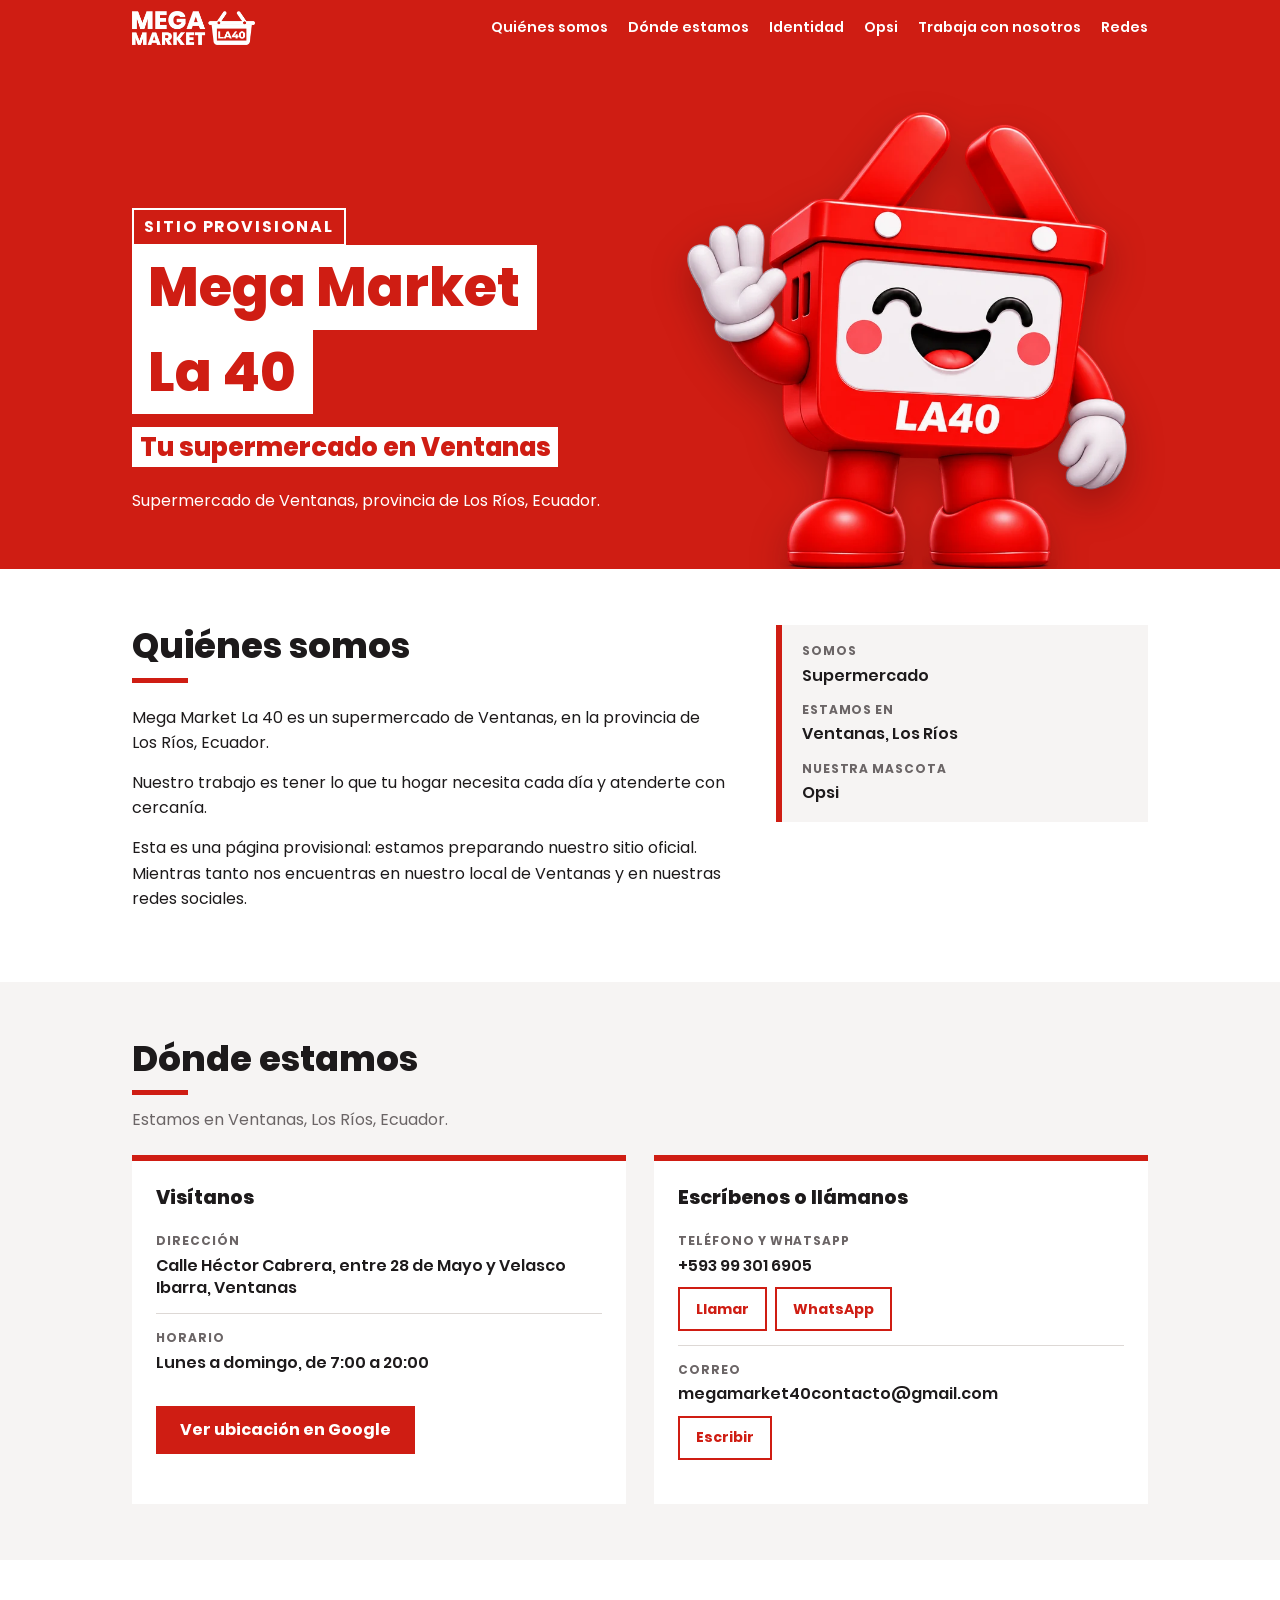
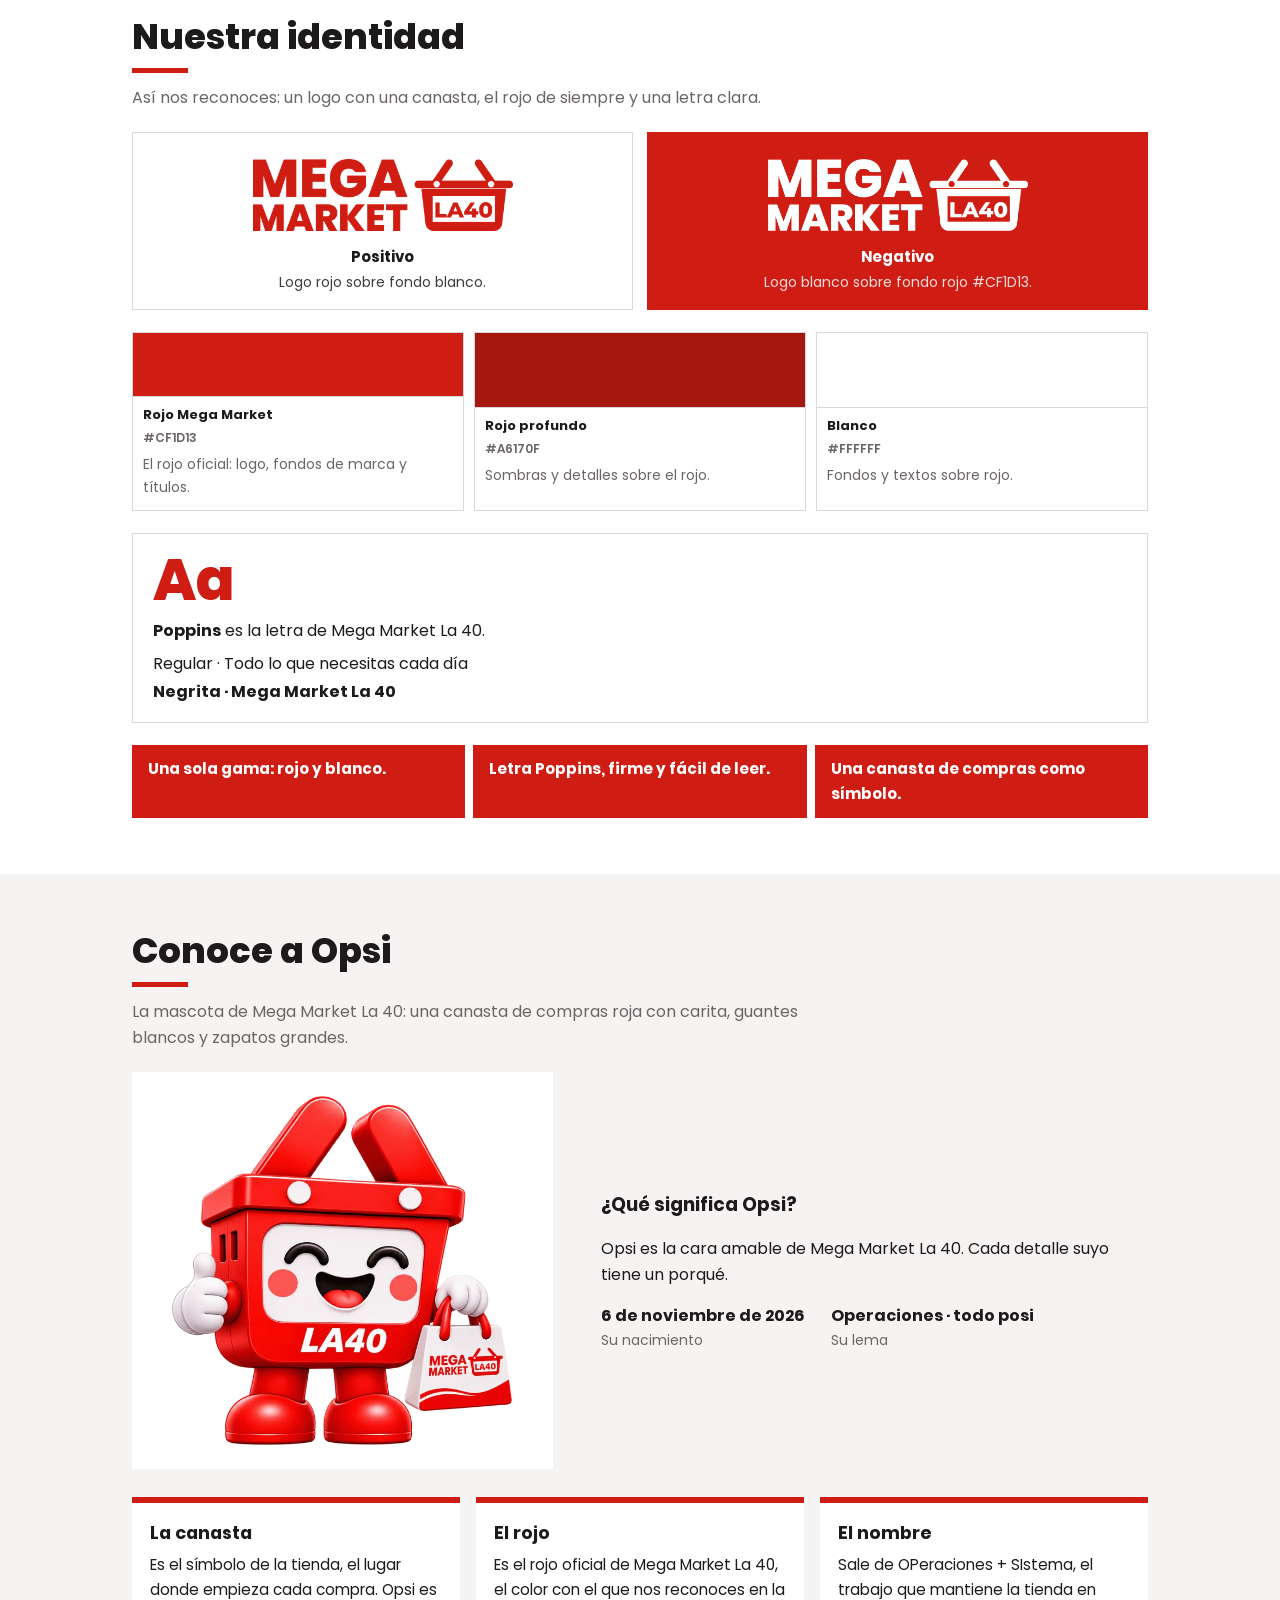
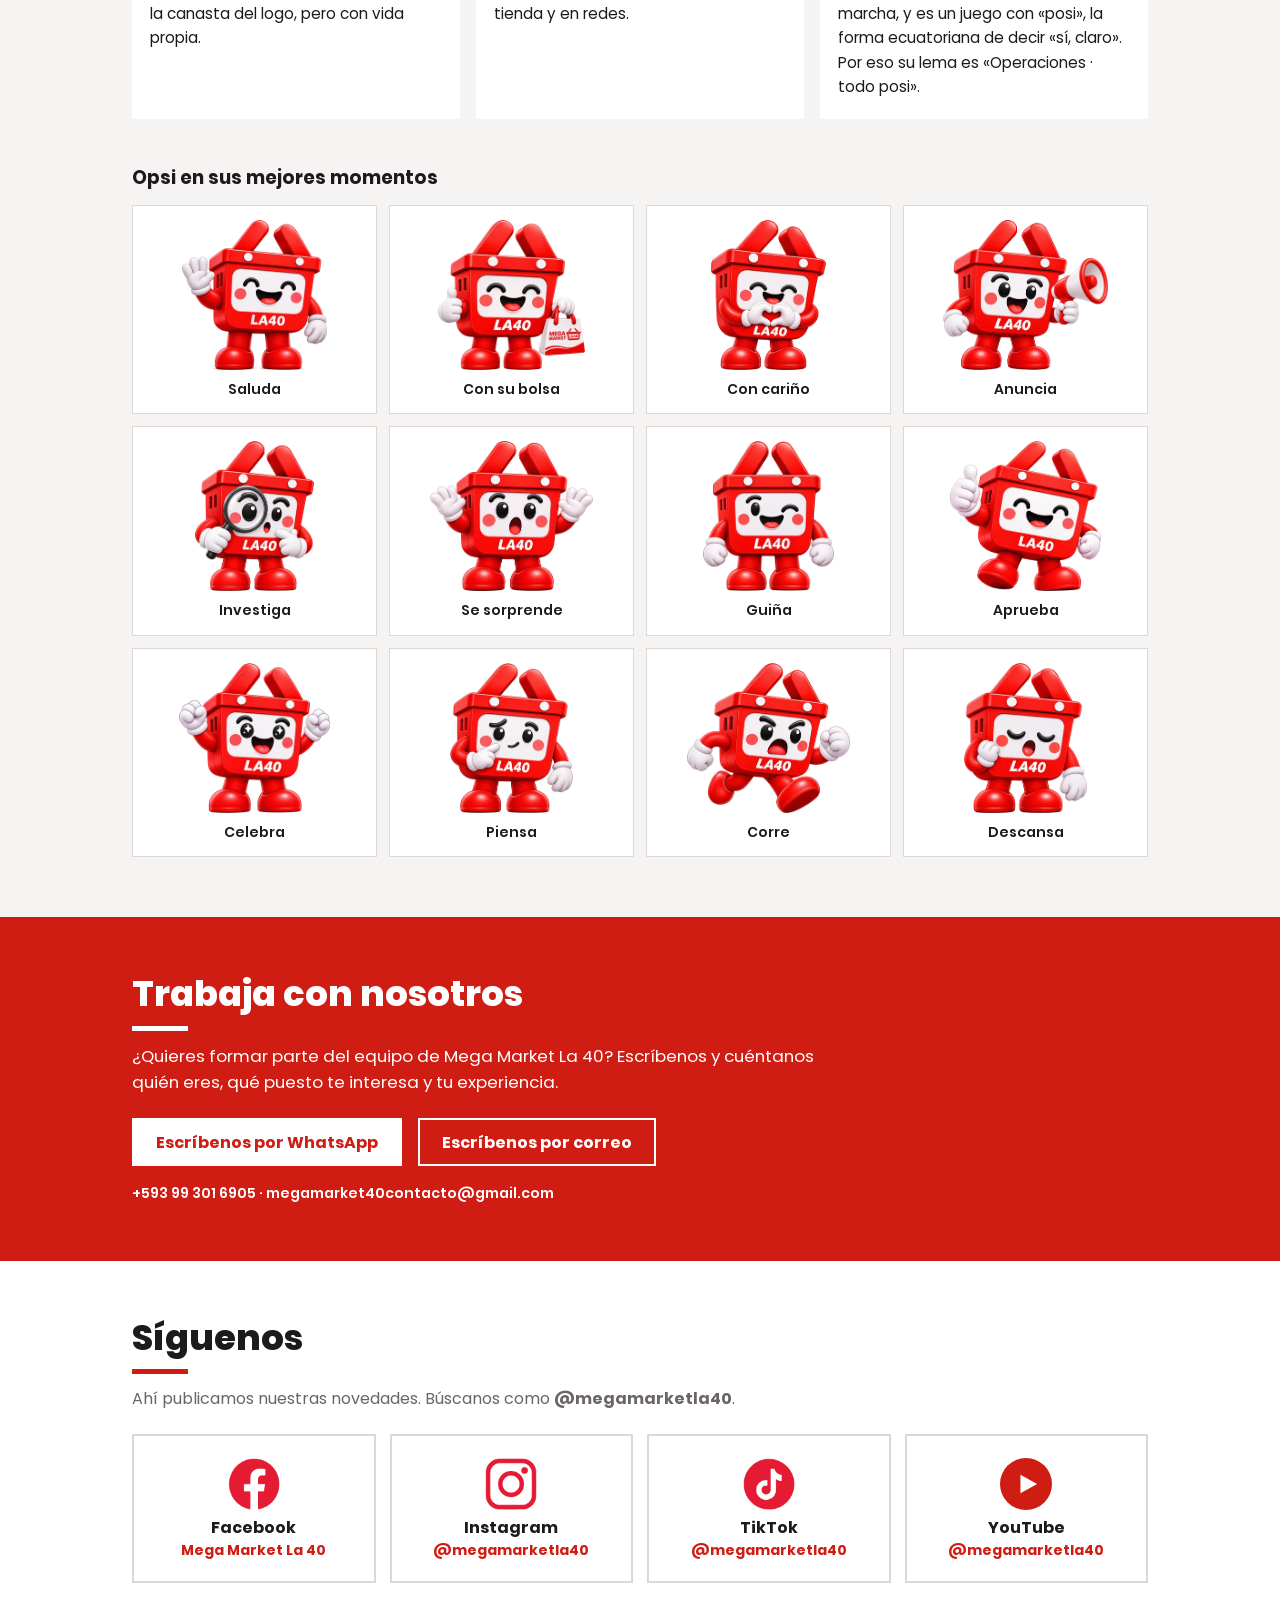
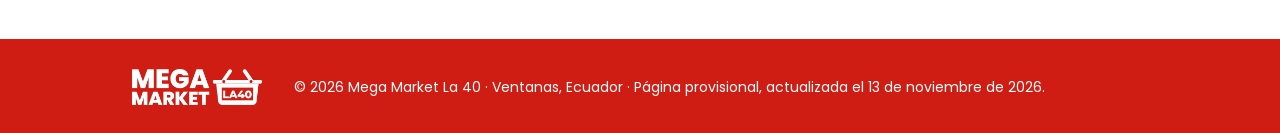
==== index.html @ 325eb966 "Actualiza la página provisional (2026-11-13)" ====
<!doctype html>
<html lang="es"><head><meta charset="utf-8"><meta name="viewport" content="width=device-width,initial-scale=1">
<title>Mega Market La 40 · Supermercado en Ventanas</title><meta name="description" content="Mega Market La 40, supermercado de Ventanas, Los Ríos, Ecuador. Conoce quiénes somos, dónde estamos, nuestra identidad y a Opsi, nuestra mascota.">
<meta name="theme-color" content="#CF1D13"><link rel="icon" href="favicon.ico"><link rel="apple-touch-icon" href="assets/icono-192.png">
<meta property="og:type" content="website"><meta property="og:locale" content="es_EC"><meta property="og:site_name" content="Mega Market La 40"><meta property="og:title" content="Mega Market La 40 · Supermercado en Ventanas"><meta property="og:description" content="Mega Market La 40, supermercado de Ventanas, Los Ríos, Ecuador. Conoce quiénes somos, dónde estamos, nuestra identidad y a Opsi, nuestra mascota."><meta property="og:url" content="https://megamarketla40.github.io/"><meta property="og:image" content="https://megamarketla40.github.io/assets/og.jpg">
<link rel="stylesheet" href="estilo.css"></head><body class="con-barra">
<header class="top"><div class="dentro"><a class="logo" href="#top" aria-label="Mega Market La 40, inicio"><img src="assets/logos/logo-blanco.png" alt="Mega Market La 40"></a><nav class="menu" aria-label="Secciones"><a href="#quienes-somos">Quiénes somos</a><a href="#donde-estamos">Dónde estamos</a><a href="#identidad">Identidad</a><a href="#mascota">Opsi</a><a href="#trabaja-con-nosotros">Trabaja con nosotros</a><a href="#redes">Redes</a></nav></div></header>
<main id="top"><section class="portada" aria-labelledby="t-portada"><div class="dentro">
  <div class="texto"><p class="sello">Sitio provisional</p>
    <h1 id="t-portada"><span class="caja">Mega Market La&nbsp;40</span></h1>
    <h2><span class="caja">Tu supermercado en Ventanas</span></h2>
    <p>Supermercado de Ventanas, provincia de Los Ríos, Ecuador.</p>
  </div>
  <div class="figura"><img src="assets/opsi/portada.webp" alt="Opsi, la mascota de Mega Market La&nbsp;40, saludando"></div>
</div></section><section class="bloque" id="quienes-somos" aria-labelledby="t-quienes"><div class="dentro dos">
  <div class="texto-largo"><h2 class="titulo" id="t-quienes">Quiénes somos</h2><div class="bajada"></div><p>Mega Market La&nbsp;40 es un supermercado de Ventanas, en la provincia de Los Ríos, Ecuador.</p><p>Nuestro trabajo es tener lo que tu hogar necesita cada día y atenderte con cercanía.</p><p>Esta es una página provisional: estamos preparando nuestro sitio oficial. Mientras tanto nos encuentras en nuestro local de Ventanas y en nuestras redes sociales.</p></div>
  <aside class="ficha" aria-label="Datos rápidos"><dl>
    <div><dt>Somos</dt><dd>Supermercado</dd></div>
    <div><dt>Estamos en</dt><dd>Ventanas, Los Ríos</dd></div>
    <div><dt>Nuestra mascota</dt><dd>Opsi</dd></div>
  </dl></aside>
</div></section><section class="bloque gris" id="donde-estamos" aria-labelledby="t-donde"><div class="dentro">
  <h2 class="titulo" id="t-donde">Dónde estamos</h2><div class="bajada">Estamos en Ventanas, Los Ríos, Ecuador.</div>
  <div class="tarjetas"><article class="tarjeta"><h3>Visítanos</h3><dl><div class="fila"><dt>Dirección</dt><dd><span class="valor">Calle Héctor Cabrera, entre 28 de Mayo y Velasco Ibarra, Ventanas</span></dd></div><div class="fila"><dt>Horario</dt><dd><span class="valor">Lunes a domingo, de 7:00 a 20:00</span></dd></div></dl><a class="boton" href="https://share.google/Dca0jXQrYAvrvPJgM" target="_blank" rel="noopener">Ver ubicación en Google</a></article><article class="tarjeta"><h3>Escríbenos o llámanos</h3><dl><div class="fila"><dt>Teléfono y WhatsApp</dt><dd><span class="valor">+593 99 301 6905</span><span class="mini-acciones"><a class="mini" href="tel:+593993016905">Llamar</a><a class="mini" href="https://wa.me/593993016905" target="_blank" rel="noopener">WhatsApp</a></span></dd></div><div class="fila"><dt>Correo</dt><dd><span class="valor">megamarket40contacto@gmail.com</span><span class="mini-acciones"><a class="mini" href="mailto:megamarket40contacto@gmail.com">Escribir</a></span></dd></div></dl></article></div>
</div></section><section class="bloque" id="identidad" aria-labelledby="t-identidad"><div class="dentro">
  <h2 class="titulo" id="t-identidad">Nuestra identidad</h2><div class="bajada">Así nos reconoces: un logo con una canasta, el rojo de siempre y una letra clara.</div>
  <div class="logos"><figure class="logo-ficha"><img src="assets/logos/logo-rojo.png" alt="Logo de Mega Market La&nbsp;40 (positivo)"><figcaption><b>Positivo</b><span>Logo rojo sobre fondo blanco.</span></figcaption></figure><figure class="logo-ficha negativo"><img src="assets/logos/logo-blanco.png" alt="Logo de Mega Market La&nbsp;40 (negativo)"><figcaption><b>Negativo</b><span>Logo blanco sobre fondo rojo #CF1D13.</span></figcaption></figure></div>
  <div class="colores"><div class="color"><i class="c-rojo"></i><div><b>Rojo Mega Market</b><code>#CF1D13</code><p>El rojo oficial: logo, fondos de marca y títulos.</p></div></div><div class="color"><i class="c-osc"></i><div><b>Rojo profundo</b><code>#A6170F</code><p>Sombras y detalles sobre el rojo.</p></div></div><div class="color"><i class="c-blanco"></i><div><b>Blanco</b><code>#FFFFFF</code><p>Fondos y textos sobre rojo.</p></div></div></div>
  <div class="tipo"><div class="aa" aria-hidden="true">Aa</div><p><b>Poppins</b> es la letra de Mega Market La&nbsp;40.</p>
    <div class="pesos"><span>Regular · Todo lo que necesitas cada día</span><b>Negrita · Mega Market La&nbsp;40</b></div></div>
  <ul class="pilares"><li>Una sola gama: rojo y blanco.</li><li>Letra Poppins, firme y fácil de leer.</li><li>Una canasta de compras como símbolo.</li></ul>
</div></section><section class="bloque gris" id="mascota" aria-labelledby="t-opsi"><div class="dentro">
  <h2 class="titulo" id="t-opsi">Conoce a Opsi</h2><div class="bajada">La mascota de Mega Market La&nbsp;40: una canasta de compras roja con carita, guantes blancos y zapatos grandes.</div>
  <div class="opsi-presenta">
    <div class="marco"><img src="assets/opsi/presentacion.webp" alt="Opsi con una bolsa de Mega Market La&nbsp;40" loading="lazy"></div>
    <div><h3 class="pregunta">¿Qué significa Opsi?</h3>
      <p>Opsi es la cara amable de Mega Market La&nbsp;40. Cada detalle suyo tiene un porqué.</p>
      <ul class="datos-opsi"><li><b>6 de noviembre de 2026</b>Su nacimiento</li><li><b>Operaciones · todo posi</b>Su lema</li></ul></div>
  </div>
  <div class="carrusel significados"><article class="significado"><h3>La canasta</h3><p>Es el símbolo de la tienda, el lugar donde empieza cada compra. Opsi es la canasta del logo, pero con vida propia.</p></article><article class="significado"><h3>El rojo</h3><p>Es el rojo oficial de Mega Market La&nbsp;40, el color con el que nos reconoces en la tienda y en redes.</p></article><article class="significado"><h3>El nombre</h3><p>Sale de OPeraciones + SIstema, el trabajo que mantiene la tienda en marcha, y es un juego con «posi», la forma ecuatoriana de decir «sí, claro». Por eso su lema es «Operaciones · todo posi».</p></article></div>
  <div class="galeria-cabecera"><h3 class="galeria-titulo">Opsi en sus mejores momentos</h3><span class="desliza" aria-hidden="true">Desliza →</span></div>
  <ul class="carrusel galeria"><li><img src="assets/opsi/opsi-saludando.webp" alt="Opsi: saluda" loading="lazy"><span>Saluda</span></li><li><img src="assets/opsi/opsi-con-bolsa.webp" alt="Opsi: con su bolsa" loading="lazy"><span>Con su bolsa</span></li><li><img src="assets/opsi/opsi-corazon.webp" alt="Opsi: con cariño" loading="lazy"><span>Con cariño</span></li><li><img src="assets/opsi/opsi-megafono.webp" alt="Opsi: anuncia" loading="lazy"><span>Anuncia</span></li><li><img src="assets/opsi/opsi-detective.webp" alt="Opsi: investiga" loading="lazy"><span>Investiga</span></li><li><img src="assets/opsi/opsi-sorprendida.webp" alt="Opsi: se sorprende" loading="lazy"><span>Se sorprende</span></li><li><img src="assets/opsi/opsi-guino.webp" alt="Opsi: guiña" loading="lazy"><span>Guiña</span></li><li><img src="assets/opsi/opsi-pulgar-arriba.webp" alt="Opsi: aprueba" loading="lazy"><span>Aprueba</span></li><li><img src="assets/opsi/opsi-sonriente.webp" alt="Opsi: celebra" loading="lazy"><span>Celebra</span></li><li><img src="assets/opsi/opsi-pensativa.webp" alt="Opsi: piensa" loading="lazy"><span>Piensa</span></li><li><img src="assets/opsi/opsi-corriendo.webp" alt="Opsi: corre" loading="lazy"><span>Corre</span></li><li><img src="assets/opsi/opsi-dormida.webp" alt="Opsi: descansa" loading="lazy"><span>Descansa</span></li></ul>
</div></section><section class="bloque rojo" id="trabaja-con-nosotros" aria-labelledby="t-empleo"><div class="dentro">
  <h2 class="titulo" id="t-empleo">Trabaja con nosotros</h2>
  <p class="bajada">¿Quieres formar parte del equipo de Mega Market La&nbsp;40? Escríbenos y cuéntanos quién eres, qué puesto te interesa y tu experiencia.</p>
  <div class="acciones"><a class="boton blanco" href="https://wa.me/593993016905?text=Hola%2C%20quiero%20trabajar%20con%20Mega%20Market%20La%2040.%20Mi%20nombre%20es%20" target="_blank" rel="noopener">Escríbenos por WhatsApp</a><a class="boton contorno" href="mailto:megamarket40contacto@gmail.com?subject=Quiero%20trabajar%20con%20Mega%20Market%20La%2040">Escríbenos por correo</a></div>
  <p class="medios">+593 99 301 6905 · megamarket40contacto@gmail.com</p>
</div></section><section class="bloque" id="redes" aria-labelledby="t-redes"><div class="dentro">
  <h2 class="titulo" id="t-redes">Síguenos</h2><div class="bajada">Ahí publicamos nuestras novedades. Búscanos como <b>@megamarketla40</b>.</div>
  <ul class="redes"><li class="red"><a href="https://www.facebook.com/megamarketla40" target="_blank" rel="noopener"><img src="assets/redes/facebook.png" alt=""><div><b>Facebook</b><span>Mega Market La&nbsp;40</span></div></a></li><li class="red"><a href="https://www.instagram.com/megamarketla40/" target="_blank" rel="noopener"><img src="assets/redes/instagram.png" alt=""><div><b>Instagram</b><span>@megamarketla40</span></div></a></li><li class="red"><a href="https://www.tiktok.com/@megamarketla40" target="_blank" rel="noopener"><img src="assets/redes/tiktok.png" alt=""><div><b>TikTok</b><span>@megamarketla40</span></div></a></li><li class="red"><a href="https://www.youtube.com/@megamarketla40" target="_blank" rel="noopener"><svg viewBox="0 0 56 56" role="img" aria-label="YouTube"><circle class="yt-fondo" cx="28" cy="28" r="28"/><path class="yt-signo" d="M22 18l18 10-18 10z"/></svg><div><b>YouTube</b><span>@megamarketla40</span></div></a></li></ul>
</div></section></main>
<footer class="pie"><div class="dentro"><img src="assets/logos/logo-blanco.png" alt="Mega Market La 40"><p>© 2026 Mega Market La 40 · Ventanas, Ecuador · Página provisional, actualizada el 13 de noviembre de 2026.</p></div></footer>
<nav class="barra-rapida" aria-label="Acciones rápidas"><a href="tel:+593993016905">Llamar</a><a class="principal" href="https://wa.me/593993016905" target="_blank" rel="noopener">WhatsApp</a><a href="https://share.google/Dca0jXQrYAvrvPJgM" target="_blank" rel="noopener">Ubicación</a></nav>
</body></html>
---- estilo.css ----
/* Mega Market La 40 · página provisional. Identidad: rojo único #CF1D13, Poppins, bordes rectos, titulares en cajas blancas (como las publicaciones de la marca).
   Solo variables de color; sin estilos en línea. PRIMERO PARA TELÉFONO (320–430 px): menú de una fila deslizable y fijo arriba, barra de acciones fija abajo
   (Llamar · WhatsApp · Ubicación), carruseles deslizables en vez de columnas largas, botones de al menos 44 px. Escritorio desde 860 px. */
@font-face { font-family: "Poppins"; font-weight: 400; font-style: normal; font-display: swap; src: url("assets/fuentes/Poppins-Regular.ttf") format("truetype"); }
@font-face { font-family: "Poppins"; font-weight: 600; font-style: normal; font-display: swap; src: url("assets/fuentes/Poppins-SemiBold.ttf") format("truetype"); }
@font-face { font-family: "Poppins"; font-weight: 700; font-style: normal; font-display: swap; src: url("assets/fuentes/Poppins-Bold.ttf") format("truetype"); }
@font-face { font-family: "Poppins"; font-weight: 800; font-style: normal; font-display: swap; src: url("assets/fuentes/Poppins-ExtraBold.ttf") format("truetype"); }

:root {
  --rojo: #CF1D13;
  --rojo-osc: #A6170F;
  --blanco: #FFFFFF;
  --texto: #1d1a1b;
  --texto-2: #6b6566;
  --linea: #ddd8d5;
  --superficie: #f6f4f3;
  --velo: rgba(255, 255, 255, .32);
  --sombra: rgba(74, 5, 9, .35);
  --sombra-barra: rgba(29, 26, 27, .14);
  --mascara: #000;          /* solo para el difuminado del menú: el color no se ve, solo cuenta su transparencia */
  --ancho: 1080px;
  --alto-logo: 56px;      /* fila del logo en el teléfono (el menú se queda fijo cuando esta fila sube) */
  --alto-menu: 48px;      /* fila del menú en el teléfono */
  --alto-barra: 64px;     /* barra de acciones de abajo en el teléfono */
}
*, *::before, *::after { box-sizing: border-box; }
html { scroll-behavior: smooth; -webkit-text-size-adjust: 100%; scroll-padding-top: calc(var(--alto-menu) + 8px); }
body { margin: 0; font-family: "Poppins", system-ui, "Segoe UI", Arial, sans-serif; color: var(--texto); background: var(--blanco); line-height: 1.6; font-size: 16px; overflow-wrap: break-word; }
body.con-barra { padding-bottom: calc(var(--alto-barra) + env(safe-area-inset-bottom)); }
img { max-width: 100%; height: auto; display: block; }
a { color: var(--rojo); }
.dentro { width: 100%; max-width: var(--ancho); margin: 0 auto; padding: 0 20px; }
.solo-lectores { position: absolute; width: 1px; height: 1px; overflow: hidden; clip: rect(0 0 0 0); white-space: nowrap; }

/* ---- Cabecera: en el teléfono la fila del logo sube con el desplazamiento y el menú (una sola fila deslizable) queda fijo arriba ---- */
.top { background: var(--rojo); color: var(--blanco); position: sticky; top: calc(var(--alto-logo) * -1); z-index: 30; }
.top .dentro { padding-top: 0; padding-bottom: 0; }
.top .logo { display: flex; align-items: center; height: var(--alto-logo); }
.top .logo img { height: 34px; width: auto; }
.menu { display: flex; overflow-x: auto; scroll-snap-type: x proximity; scrollbar-width: none; -webkit-overflow-scrolling: touch; margin: 0 -20px; padding: 0 8px; border-top: 1px solid var(--velo);
  -webkit-mask-image: linear-gradient(to right, var(--mascara) calc(100% - 36px), transparent); mask-image: linear-gradient(to right, var(--mascara) calc(100% - 36px), transparent); }
.menu::-webkit-scrollbar { display: none; }
.menu a { flex: none; scroll-snap-align: start; display: flex; align-items: center; height: var(--alto-menu); padding: 0 14px; color: var(--blanco); text-decoration: none; font-weight: 600; font-size: 15px; border-bottom: 3px solid transparent; }
.menu a:hover, .menu a:focus-visible { border-bottom-color: var(--blanco); outline: none; }

/* ---- Barra de acciones fija abajo (solo teléfono) ---- */
.barra-rapida { position: fixed; left: 0; right: 0; bottom: 0; z-index: 40; display: grid; grid-auto-flow: column; grid-auto-columns: 1fr; gap: 8px;
  padding: 8px 12px calc(8px + env(safe-area-inset-bottom)); background: var(--blanco); border-top: 1px solid var(--linea); box-shadow: 0 -6px 16px var(--sombra-barra); }
.barra-rapida a { display: flex; align-items: center; justify-content: center; min-height: 48px; padding: 0 6px; font-weight: 700; font-size: 15px; text-decoration: none; color: var(--rojo); background: var(--blanco); border: 2px solid var(--rojo); }
.barra-rapida a.principal { background: var(--rojo); color: var(--blanco); }
.barra-rapida a:active { background: var(--rojo); color: var(--blanco); }

/* ---- Portada ---- */
.portada { background: var(--rojo); color: var(--blanco); overflow: hidden; }
.portada .dentro { display: grid; gap: 4px; padding-top: 28px; padding-bottom: 0; align-items: end; }
.portada .texto { padding-bottom: 20px; }
.sello { display: inline-block; border: 2px solid var(--blanco); font-weight: 700; font-size: 12px; letter-spacing: .12em; text-transform: uppercase; padding: 4px 10px; margin: 0 0 16px; }
.caja { display: inline; background: var(--blanco); color: var(--rojo); font-weight: 800; padding: .08em .3em; -webkit-box-decoration-break: clone; box-decoration-break: clone; line-height: 1.55; }
.portada h1 { margin: 0 0 12px; font-size: clamp(2rem, 8.5vw, 3.4rem); line-height: 1.2; }
.portada h2 { margin: 0 0 18px; font-size: clamp(1.05rem, 4.4vw, 1.6rem); line-height: 1.7; }
.portada p { margin: 0; max-width: 34em; font-size: 1rem; }
.portada .figura { justify-self: center; }
.portada .figura img { width: min(74vw, 400px); filter: drop-shadow(0 16px 18px var(--sombra)); }

/* ---- Bloques ---- */
.bloque { padding: 44px 0; }
.bloque.gris { background: var(--superficie); }
.bloque h2.titulo { margin: 0 0 6px; font-size: clamp(1.55rem, 6vw, 2.2rem); font-weight: 800; line-height: 1.2; color: var(--texto); }
.bloque h2.titulo::after { content: ""; display: block; width: 56px; height: 5px; background: var(--rojo); margin-top: 10px; }
.bajada { margin: 12px 0 22px; color: var(--texto-2); max-width: 42em; }
.dos { display: grid; gap: 24px; }
.texto-largo p { margin: 0 0 14px; max-width: 40em; }
.ficha { background: var(--superficie); border-left: 6px solid var(--rojo); padding: 16px 20px; align-self: start; }
.gris .ficha { background: var(--blanco); }
.ficha dl { margin: 0; display: grid; gap: 12px; }
.ficha dt { font-size: 12px; font-weight: 700; letter-spacing: .08em; text-transform: uppercase; color: var(--texto-2); }
.ficha dd { margin: 2px 0 0; font-weight: 600; }

/* ---- Dónde estamos: dos tarjetas (Visítanos / Escríbenos o llámanos) ---- */
.tarjetas { display: grid; gap: 16px; }
.tarjeta { background: var(--blanco); border-top: 6px solid var(--rojo); padding: 20px 18px 24px; }
.tarjeta h3 { margin: 0 0 4px; font-size: 1.2rem; font-weight: 800; }
.tarjeta dl { margin: 0 0 4px; }
.fila { padding: 14px 0; border-bottom: 1px solid var(--linea); }
.fila:last-child { border-bottom: 0; }
.fila dt { font-size: 12px; font-weight: 700; letter-spacing: .08em; text-transform: uppercase; color: var(--texto-2); }
.fila dd { margin: 4px 0 0; }
.fila .valor { display: block; font-weight: 600; font-size: 1rem; line-height: 1.4; overflow-wrap: anywhere; }
.mini-acciones { display: flex; flex-wrap: wrap; gap: 8px; margin-top: 10px; }
.mini { display: inline-flex; align-items: center; min-height: 44px; border: 2px solid var(--rojo); color: var(--rojo); background: var(--blanco); text-decoration: none; font-weight: 700; font-size: 14px; padding: 0 16px; }
.mini:hover, .mini:focus-visible { background: var(--rojo); color: var(--blanco); outline: none; }
.tarjeta .boton { margin-top: 14px; }
.nota-ubicacion { margin: 0 0 20px; color: var(--texto-2); }
.boton { display: inline-flex; align-items: center; justify-content: center; min-height: 48px; background: var(--rojo); color: var(--blanco); text-decoration: none; font-weight: 700; padding: 0 22px; border: 2px solid var(--rojo); }
.boton:hover, .boton:focus-visible { background: var(--blanco); color: var(--rojo); outline: none; }

/* ---- Identidad ---- */
.logos { display: grid; gap: 14px; margin-bottom: 22px; }
.logo-ficha { margin: 0; padding: 26px 16px 14px; border: 1px solid var(--linea); background: var(--blanco); text-align: center; }
.logo-ficha.negativo { background: var(--rojo); border-color: var(--rojo); color: var(--blanco); }
.logo-ficha img { width: min(100%, 260px); margin: 0 auto 14px; }
.logo-ficha b { display: block; font-size: 15px; }
.logo-ficha span { font-size: 14px; opacity: .85; }
.colores { display: grid; grid-template-columns: repeat(3, 1fr); gap: 10px; margin-bottom: 22px; }
.color { display: grid; grid-template-columns: 1fr; border: 1px solid var(--linea); background: var(--blanco); }
.color i { display: block; min-height: 56px; border-bottom: 1px solid var(--linea); }
.color .c-rojo { background: var(--rojo); }
.color .c-osc { background: var(--rojo-osc); }
.color .c-blanco { background: var(--blanco); }
.color div { padding: 10px 10px 12px; }
.color b { display: block; font-size: 13px; line-height: 1.3; }
.color code { font-family: inherit; font-weight: 600; color: var(--texto-2); font-size: 12px; }
.color p { display: none; margin: 4px 0 0; font-size: 14px; color: var(--texto-2); }
.tipo { border: 1px solid var(--linea); background: var(--blanco); padding: 18px 20px; margin-bottom: 22px; }
.tipo .aa { font-size: 3.6rem; font-weight: 800; line-height: 1; color: var(--rojo); }
.tipo p { margin: 8px 0 0; }
.tipo .pesos { display: grid; gap: 2px; margin-top: 8px; font-size: 1rem; }
.pilares { display: grid; gap: 8px; margin: 0; padding: 0; list-style: none; }
.pilares li { background: var(--rojo); color: var(--blanco); font-weight: 700; font-size: .95rem; padding: 12px 16px; }

/* ---- Opsi: en el teléfono los significados y las poses son carruseles deslizables ---- */
.opsi-presenta { display: grid; gap: 20px; margin-bottom: 28px; align-items: center; }
.opsi-presenta .marco { background: var(--superficie); padding: 18px; text-align: center; }
.gris .opsi-presenta .marco { background: var(--blanco); }
.opsi-presenta .marco img { width: min(72%, 250px); margin: 0 auto; }
.datos-opsi { display: flex; flex-wrap: wrap; gap: 10px 26px; margin: 16px 0 0; padding: 0; list-style: none; }
.datos-opsi li { font-size: 14px; color: var(--texto-2); }
.datos-opsi b { display: block; color: var(--texto); font-size: 1rem; }
.carrusel { display: flex; gap: 12px; margin: 0 -20px; padding: 0 20px 10px; overflow-x: auto; scroll-snap-type: x mandatory; scroll-padding: 0 20px; scrollbar-width: none; -webkit-overflow-scrolling: touch; list-style: none; }
.carrusel::-webkit-scrollbar { display: none; }
.carrusel > * { flex: none; scroll-snap-align: start; }
.carrusel::after { content: ""; flex: 0 0 8px; }
.significados { margin-bottom: 30px; }
.significado { width: 82%; max-width: 320px; background: var(--blanco); border-top: 6px solid var(--rojo); padding: 16px 18px 20px; }
.significado h3 { margin: 0 0 6px; font-size: 1.1rem; }
.significado p { margin: 0; font-size: .95rem; }
.pregunta { margin: 0 0 8px; font-size: 1.15rem; font-weight: 700; }
.galeria-cabecera { display: flex; align-items: baseline; justify-content: space-between; gap: 12px; margin: 0 0 12px; }
.galeria-titulo { margin: 0; font-size: 1.15rem; font-weight: 700; }
.desliza { flex: none; font-size: 13px; font-weight: 600; color: var(--texto-2); }
.galeria li { width: 136px; background: var(--blanco); border: 1px solid var(--linea); padding: 12px 8px 10px; text-align: center; }
.galeria img { height: 120px; width: auto; margin: 0 auto 6px; object-fit: contain; }
.galeria span { font-weight: 600; font-size: 14px; }

/* ---- Trabaja con nosotros ---- */
.bloque.rojo { background: var(--rojo); color: var(--blanco); }
.bloque.rojo h2.titulo { color: var(--blanco); }
.bloque.rojo h2.titulo::after { background: var(--blanco); }
.bloque.rojo .bajada { color: var(--blanco); font-size: 1.05rem; }
.acciones { display: grid; gap: 10px; margin-bottom: 16px; }
.boton.blanco { background: var(--blanco); color: var(--rojo); border-color: var(--blanco); text-align: center; }
.boton.blanco:hover, .boton.blanco:focus-visible { background: var(--rojo); color: var(--blanco); border-color: var(--blanco); }
.boton.contorno { background: transparent; color: var(--blanco); border-color: var(--blanco); text-align: center; }
.boton.contorno:hover, .boton.contorno:focus-visible { background: var(--blanco); color: var(--rojo); }
.medios { margin: 0; font-size: 14px; font-weight: 600; overflow-wrap: anywhere; }

/* ---- Redes: 2 × 2 en el teléfono ---- */
.redes { display: grid; grid-template-columns: repeat(2, 1fr); gap: 12px; margin: 0; padding: 0; list-style: none; }
.red a { display: grid; justify-items: center; gap: 8px; padding: 18px 8px 16px; min-height: 48px; border: 2px solid var(--linea); background: var(--blanco); text-decoration: none; color: var(--texto); text-align: center; }
.red a:hover, .red a:focus-visible { border-color: var(--rojo); outline: none; }
.red img, .red svg { width: 52px; height: 52px; }
.yt-fondo { fill: var(--rojo); }
.yt-signo { fill: var(--blanco); }
.red b { display: block; font-size: 1rem; line-height: 1.2; }
.red span { display: block; margin-top: 2px; color: var(--rojo); font-weight: 700; font-size: .88rem; overflow-wrap: anywhere; }

/* ---- Pie ---- */
.pie { background: var(--rojo); color: var(--blanco); padding: 30px 0 28px; }
.pie .dentro { display: grid; gap: 12px; }
.pie img { height: 36px; width: auto; }
.pie p { margin: 0; font-size: 14px; }
.pie a { color: var(--blanco); }

/* ---- Tabletas (desde 640 px) ---- */
@media (min-width: 640px) {
  .dentro { padding: 0 32px; }
  .menu { margin: 0 -32px; padding: 0 20px; }
  .barra-rapida { display: none; }
  body.con-barra { padding-bottom: 0; }
  .bloque { padding: 56px 0; }
  .opsi-presenta .marco { padding: 24px; }
  .opsi-presenta .marco img { width: min(100%, 340px); }
  .acciones { grid-template-columns: repeat(2, max-content); gap: 16px; }
  .logos { grid-template-columns: repeat(2, 1fr); }
  .color p { display: block; }
  .color i { min-height: 64px; }
  .pilares { grid-template-columns: repeat(3, 1fr); }
  .carrusel { display: grid; margin: 0; padding: 0 0 4px; overflow: visible; gap: 16px; }
  .carrusel::after { display: none; }
  .significados { grid-template-columns: repeat(3, 1fr); margin-bottom: 40px; }
  .significado { width: auto; max-width: none; }
  .galeria { grid-template-columns: repeat(3, 1fr); gap: 12px; }
  .galeria li { width: auto; padding: 14px 10px 12px; }
  .galeria img { height: 150px; }
  .desliza { display: none; }
  .redes { gap: 14px; }
  .red a { padding: 22px 12px 20px; }
}

/* ---- Escritorio (desde 860 px): el menú vuelve a una barra normal junto al logo ---- */
@media (min-width: 860px) {
  html { scroll-padding-top: 0; }
  .top { position: static; }
  .top .dentro { display: flex; align-items: center; justify-content: space-between; gap: 24px; }
  .menu { overflow: visible; margin: 0; padding: 0; border-top: 0; gap: 4px 20px; -webkit-mask-image: none; mask-image: none; }
  .menu a { height: auto; padding: 6px 0; font-size: 14px; border-bottom-width: 2px; }
  .portada .dentro { grid-template-columns: 1.15fr 1fr; gap: 24px; padding-top: 56px; }
  .portada .texto { padding-bottom: 56px; }
  .portada .figura img { width: min(100%, 440px); }
  .dos { grid-template-columns: 1.6fr 1fr; gap: 48px; }
  .tarjetas { grid-template-columns: repeat(2, 1fr); gap: 28px; }
  .tarjetas.una { grid-template-columns: minmax(0, 560px); }
  .tarjeta { padding: 22px 24px 26px; }
  .opsi-presenta { grid-template-columns: 1fr 1.3fr; gap: 48px; }
  .galeria { grid-template-columns: repeat(4, 1fr); }
  .redes { grid-template-columns: repeat(4, 1fr); }
  .pie .dentro { grid-template-columns: auto 1fr; align-items: center; gap: 32px; }
}
@media (prefers-reduced-motion: reduce) { html { scroll-behavior: auto; } }
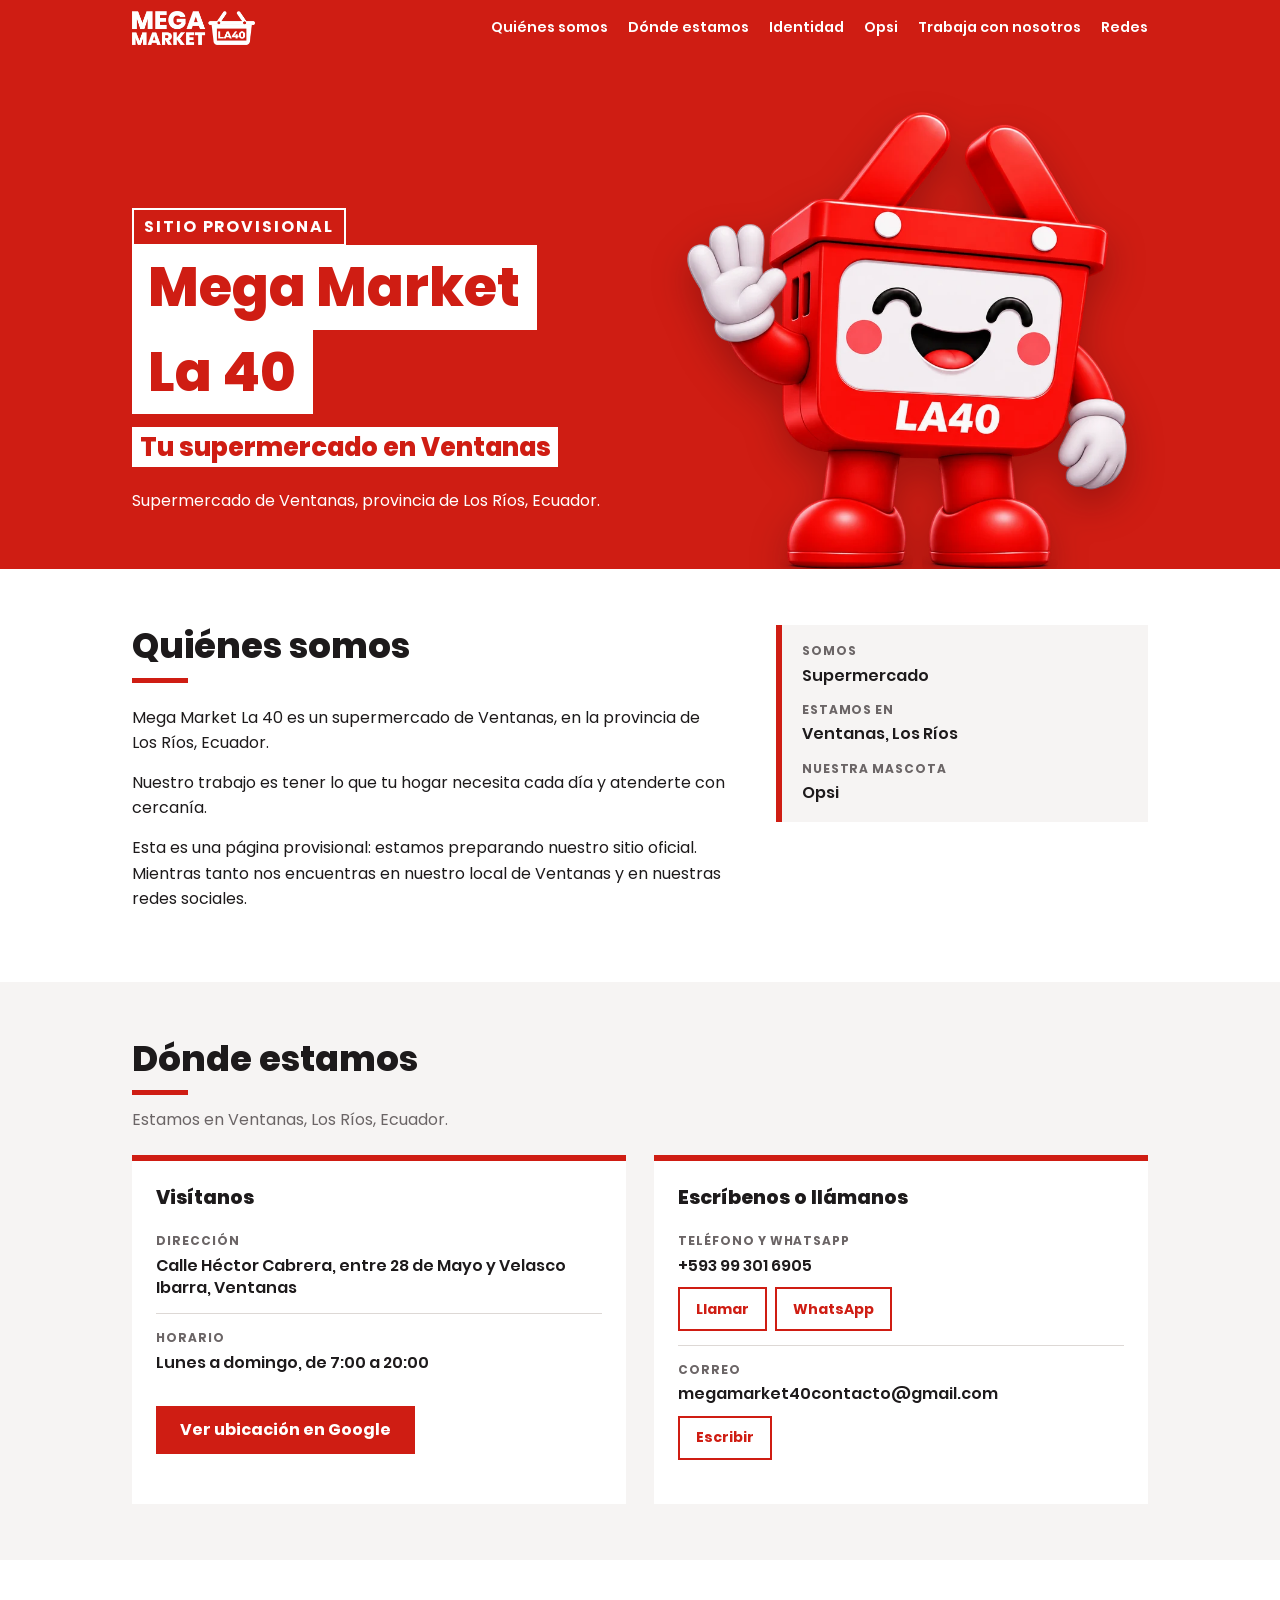
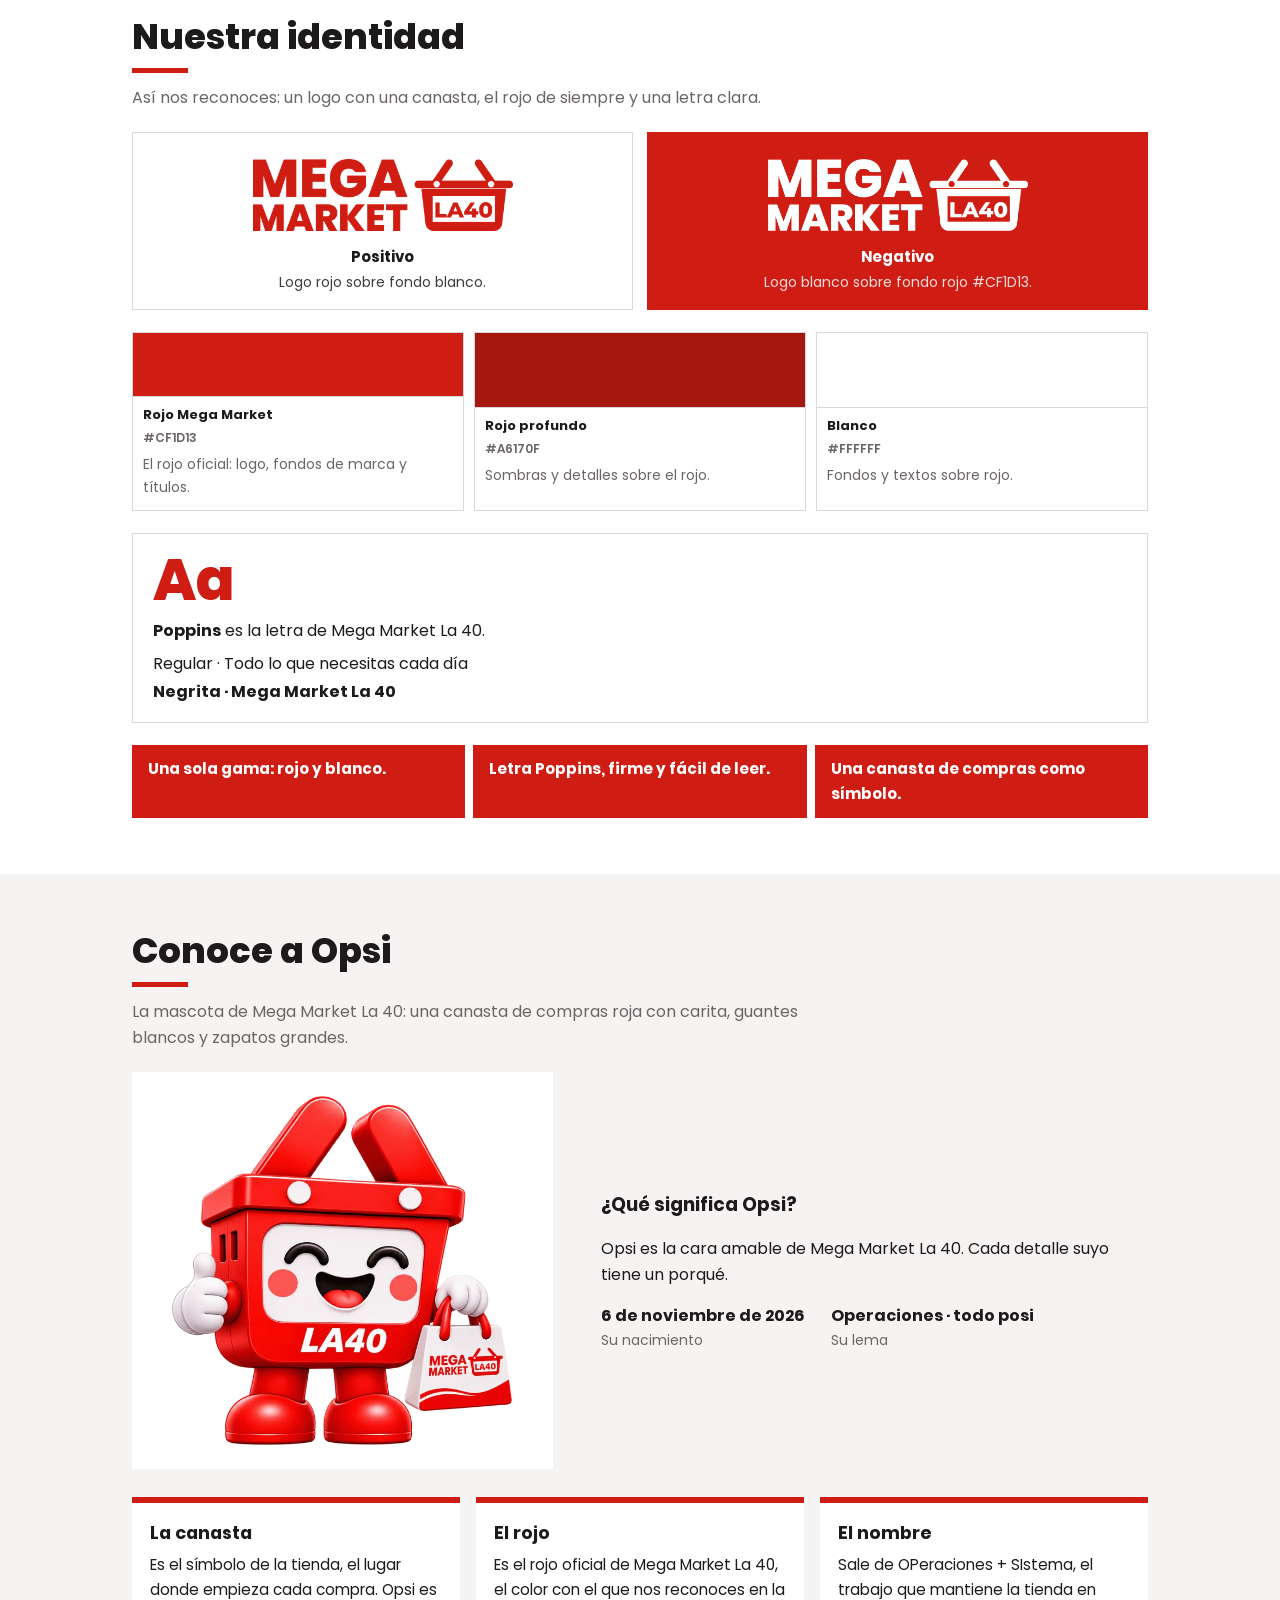
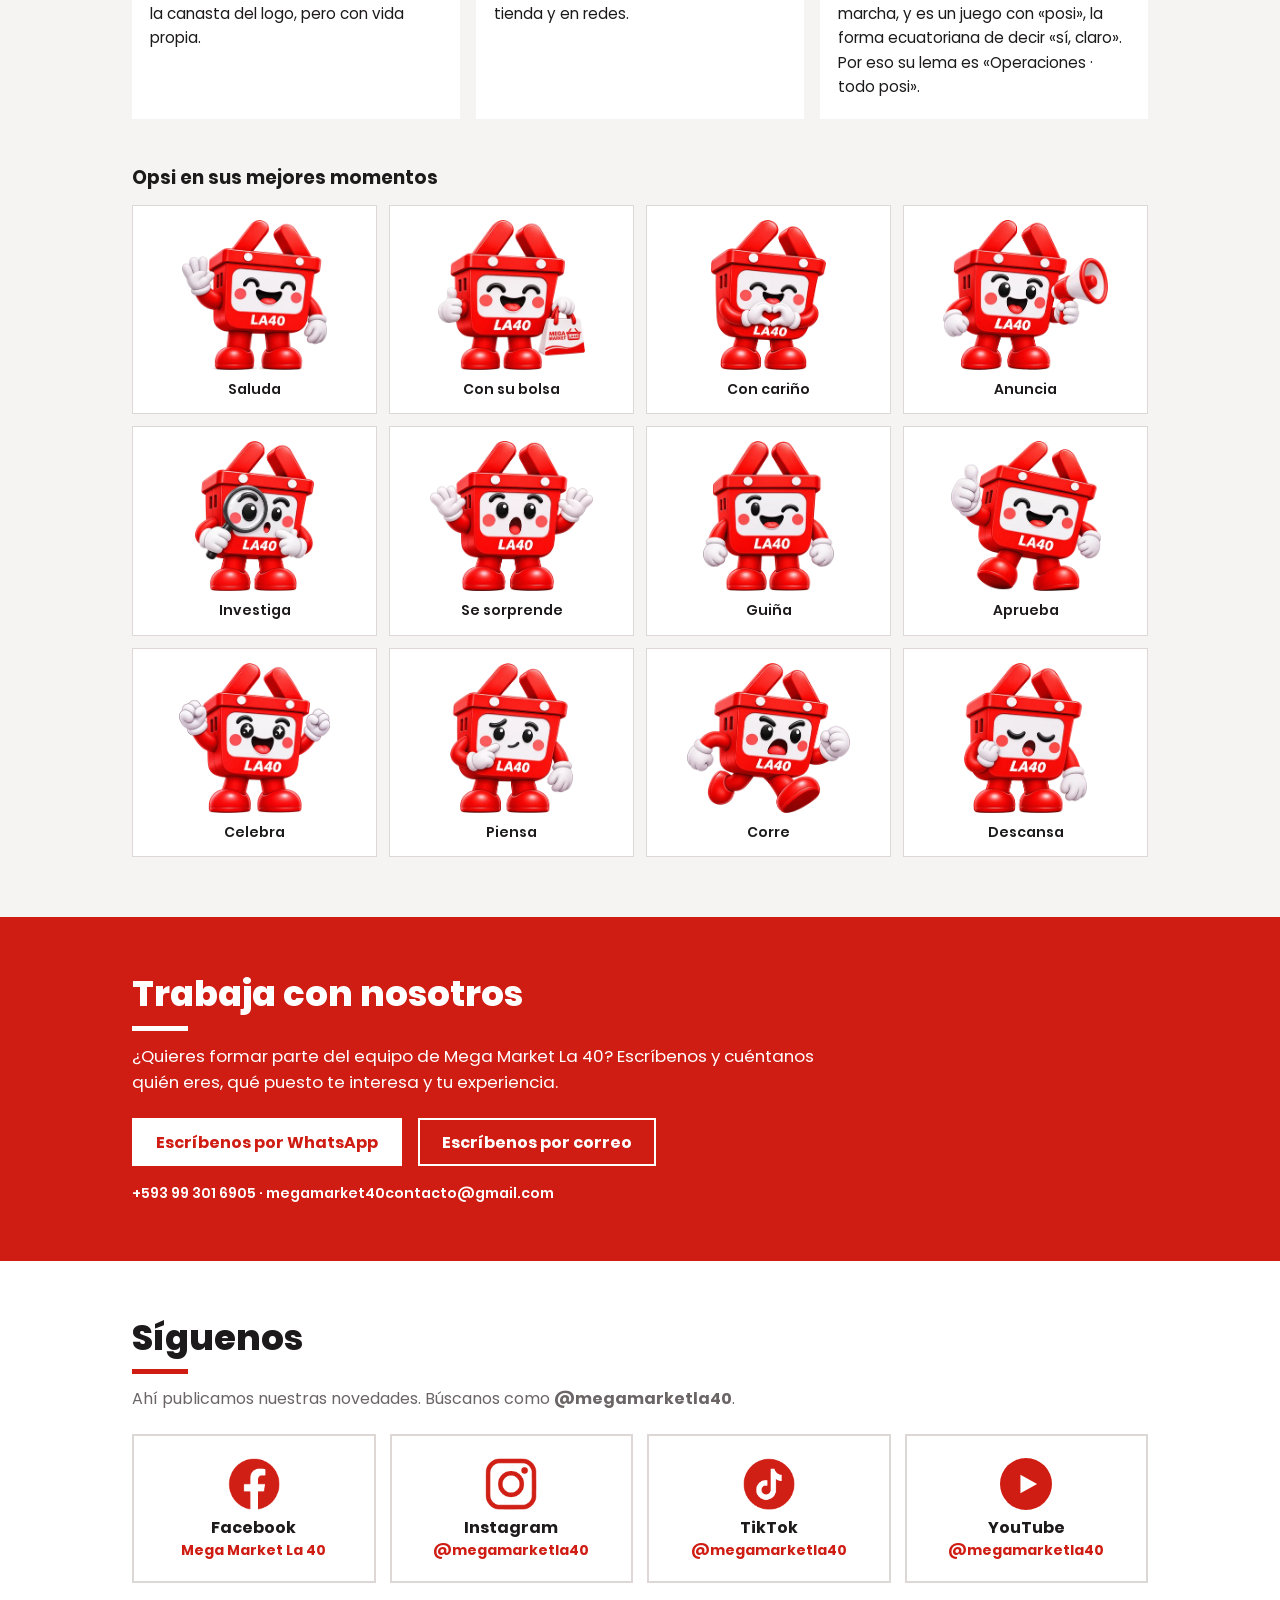
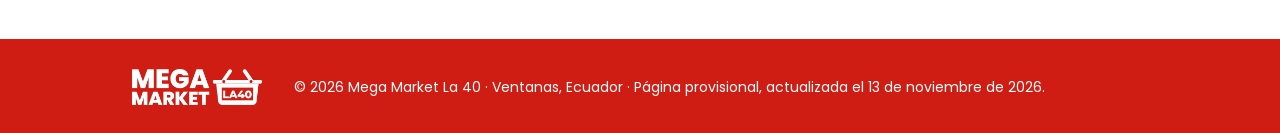
==== commit a5a7f88d: "Actualiza la página provisional (2026-11-13)" ====
--- a/index.html
+++ b/index.html
@@ -3,7 +3,8 @@
 <title>Mega Market La 40 · Supermercado en Ventanas</title><meta name="description" content="Mega Market La 40, supermercado de Ventanas, Los Ríos, Ecuador. Conoce quiénes somos, dónde estamos, nuestra identidad y a Opsi, nuestra mascota.">
 <meta name="theme-color" content="#CF1D13"><link rel="icon" href="favicon.ico"><link rel="apple-touch-icon" href="assets/icono-192.png">
 <meta property="og:type" content="website"><meta property="og:locale" content="es_EC"><meta property="og:site_name" content="Mega Market La 40"><meta property="og:title" content="Mega Market La 40 · Supermercado en Ventanas"><meta property="og:description" content="Mega Market La 40, supermercado de Ventanas, Los Ríos, Ecuador. Conoce quiénes somos, dónde estamos, nuestra identidad y a Opsi, nuestra mascota."><meta property="og:url" content="https://megamarketla40.github.io/"><meta property="og:image" content="https://megamarketla40.github.io/assets/og.jpg">
-<link rel="stylesheet" href="estilo.css"></head><body class="con-barra">
+<link rel="canonical" href="https://megamarketla40.github.io/"><script type="application/ld+json">{"@context": "https://schema.org", "@type": "GroceryStore", "name": "Mega Market La 40", "url": "https://megamarketla40.github.io/", "description": "Mega Market La 40, supermercado de Ventanas, Los Ríos, Ecuador. Conoce quiénes somos, dónde estamos, nuestra identidad y a Opsi, nuestra mascota.", "image": "https://megamarketla40.github.io/assets/og.jpg", "logo": "https://megamarketla40.github.io/assets/logos/logo-rojo.png", "telephone": "+593993016905", "email": "megamarket40contacto@gmail.com", "address": {"@type": "PostalAddress", "streetAddress": "Calle Héctor Cabrera, entre 28 de Mayo y Velasco Ibarra", "addressLocality": "Ventanas", "addressRegion": "Los Ríos", "addressCountry": "EC"}, "openingHoursSpecification": [{"@type": "OpeningHoursSpecification", "dayOfWeek": ["Monday", "Tuesday", "Wednesday", "Thursday", "Friday", "Saturday", "Sunday"], "opens": "07:00", "closes": "20:00"}], "hasMap": "https://share.google/Dca0jXQrYAvrvPJgM", "sameAs": ["https://www.facebook.com/megamarketla40", "https://www.instagram.com/megamarketla40/", "https://www.tiktok.com/@megamarketla40", "https://www.youtube.com/@megamarketla40"]}</script>
+<link rel="stylesheet" href="estilo.css?v=1016d81e"></head><body class="con-barra">
 <header class="top"><div class="dentro"><a class="logo" href="#top" aria-label="Mega Market La 40, inicio"><img src="assets/logos/logo-blanco.png" alt="Mega Market La 40"></a><nav class="menu" aria-label="Secciones"><a href="#quienes-somos">Quiénes somos</a><a href="#donde-estamos">Dónde estamos</a><a href="#identidad">Identidad</a><a href="#mascota">Opsi</a><a href="#trabaja-con-nosotros">Trabaja con nosotros</a><a href="#redes">Redes</a></nav></div></header>
 <main id="top"><section class="portada" aria-labelledby="t-portada"><div class="dentro">
   <div class="texto"><p class="sello">Sitio provisional</p>
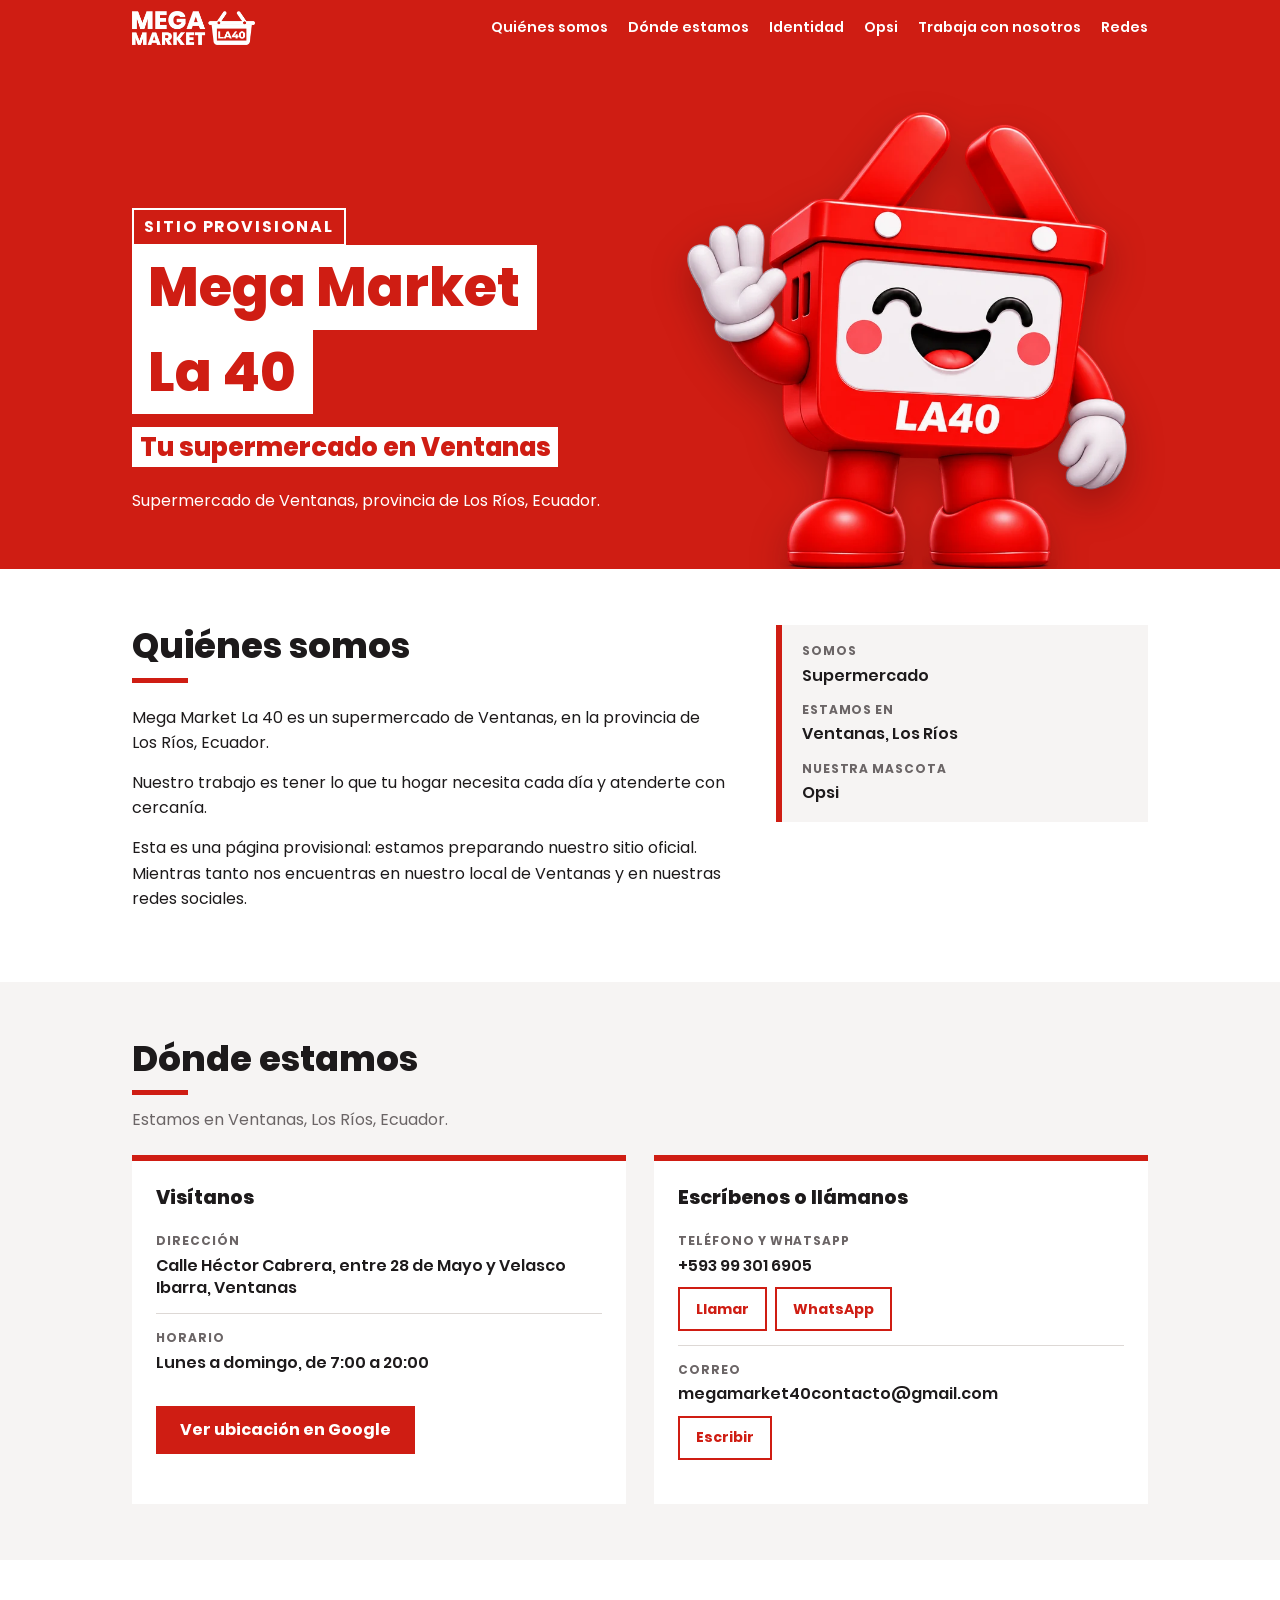
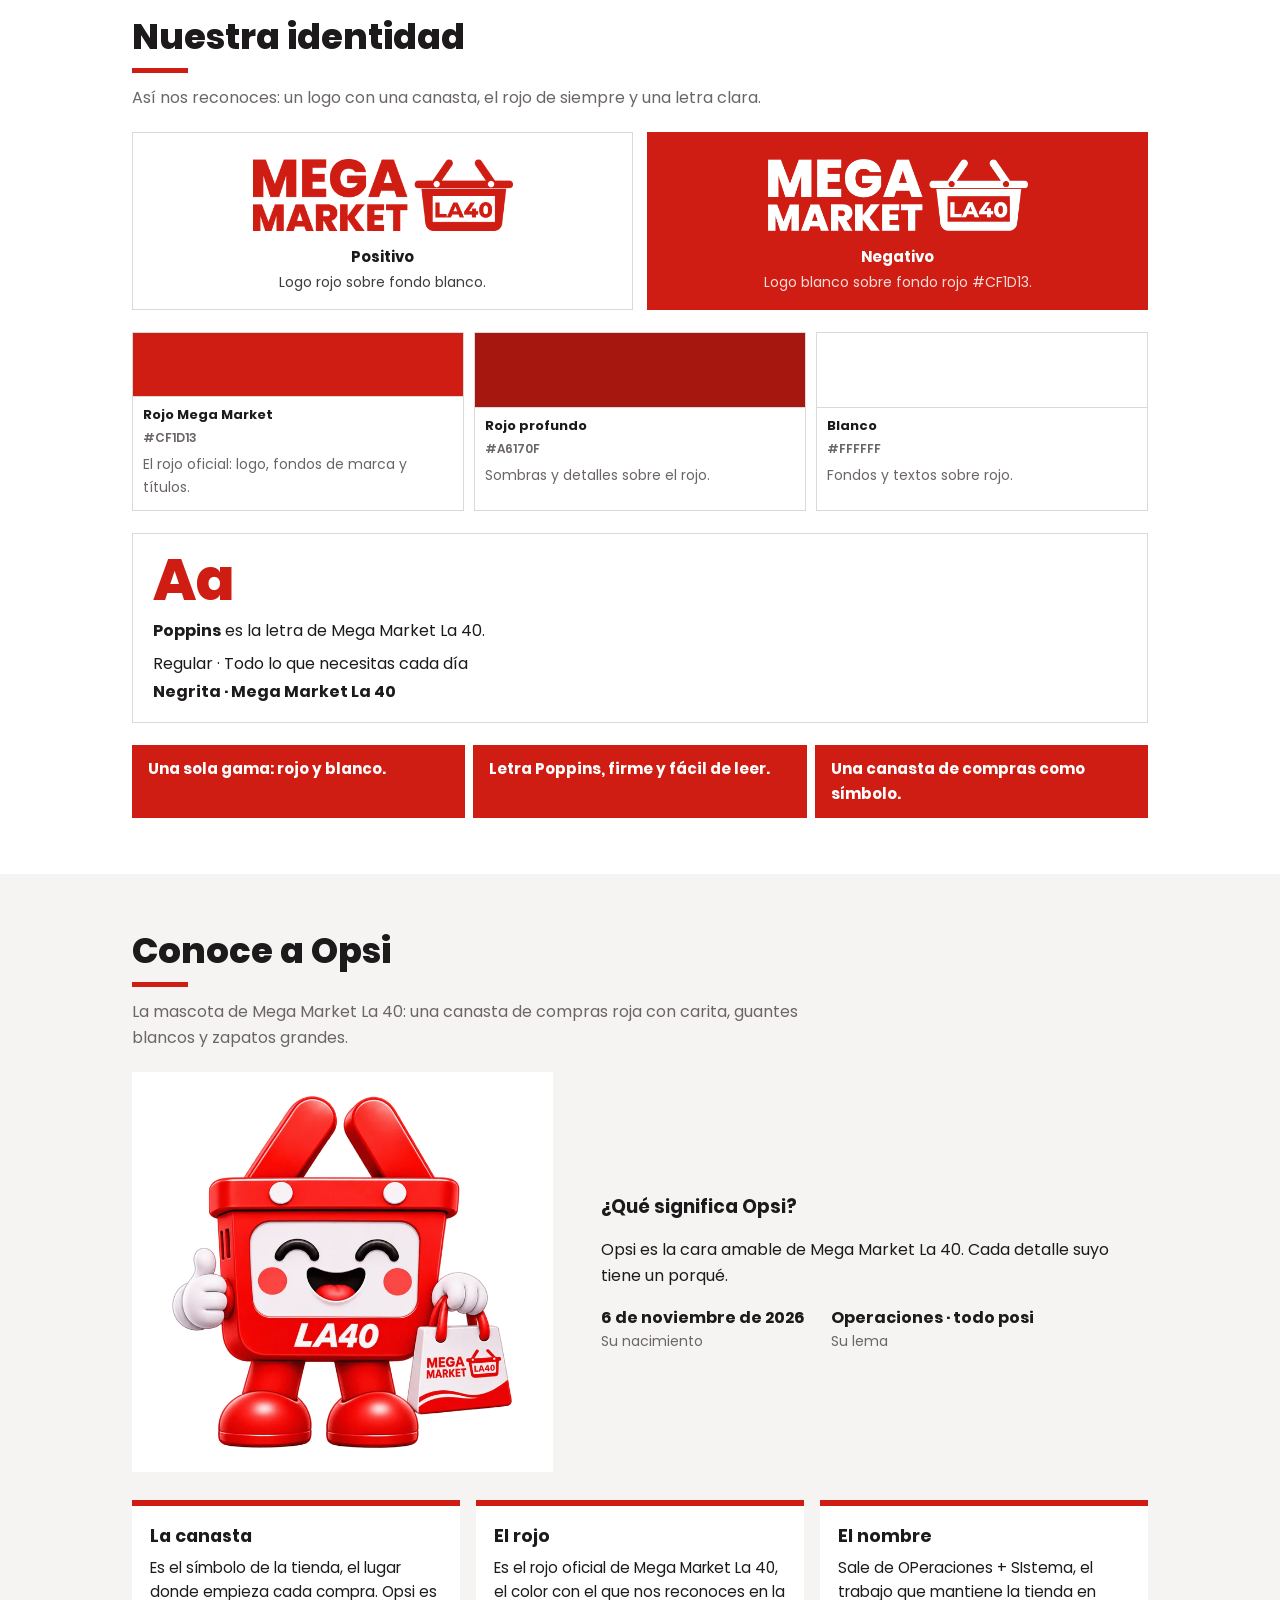
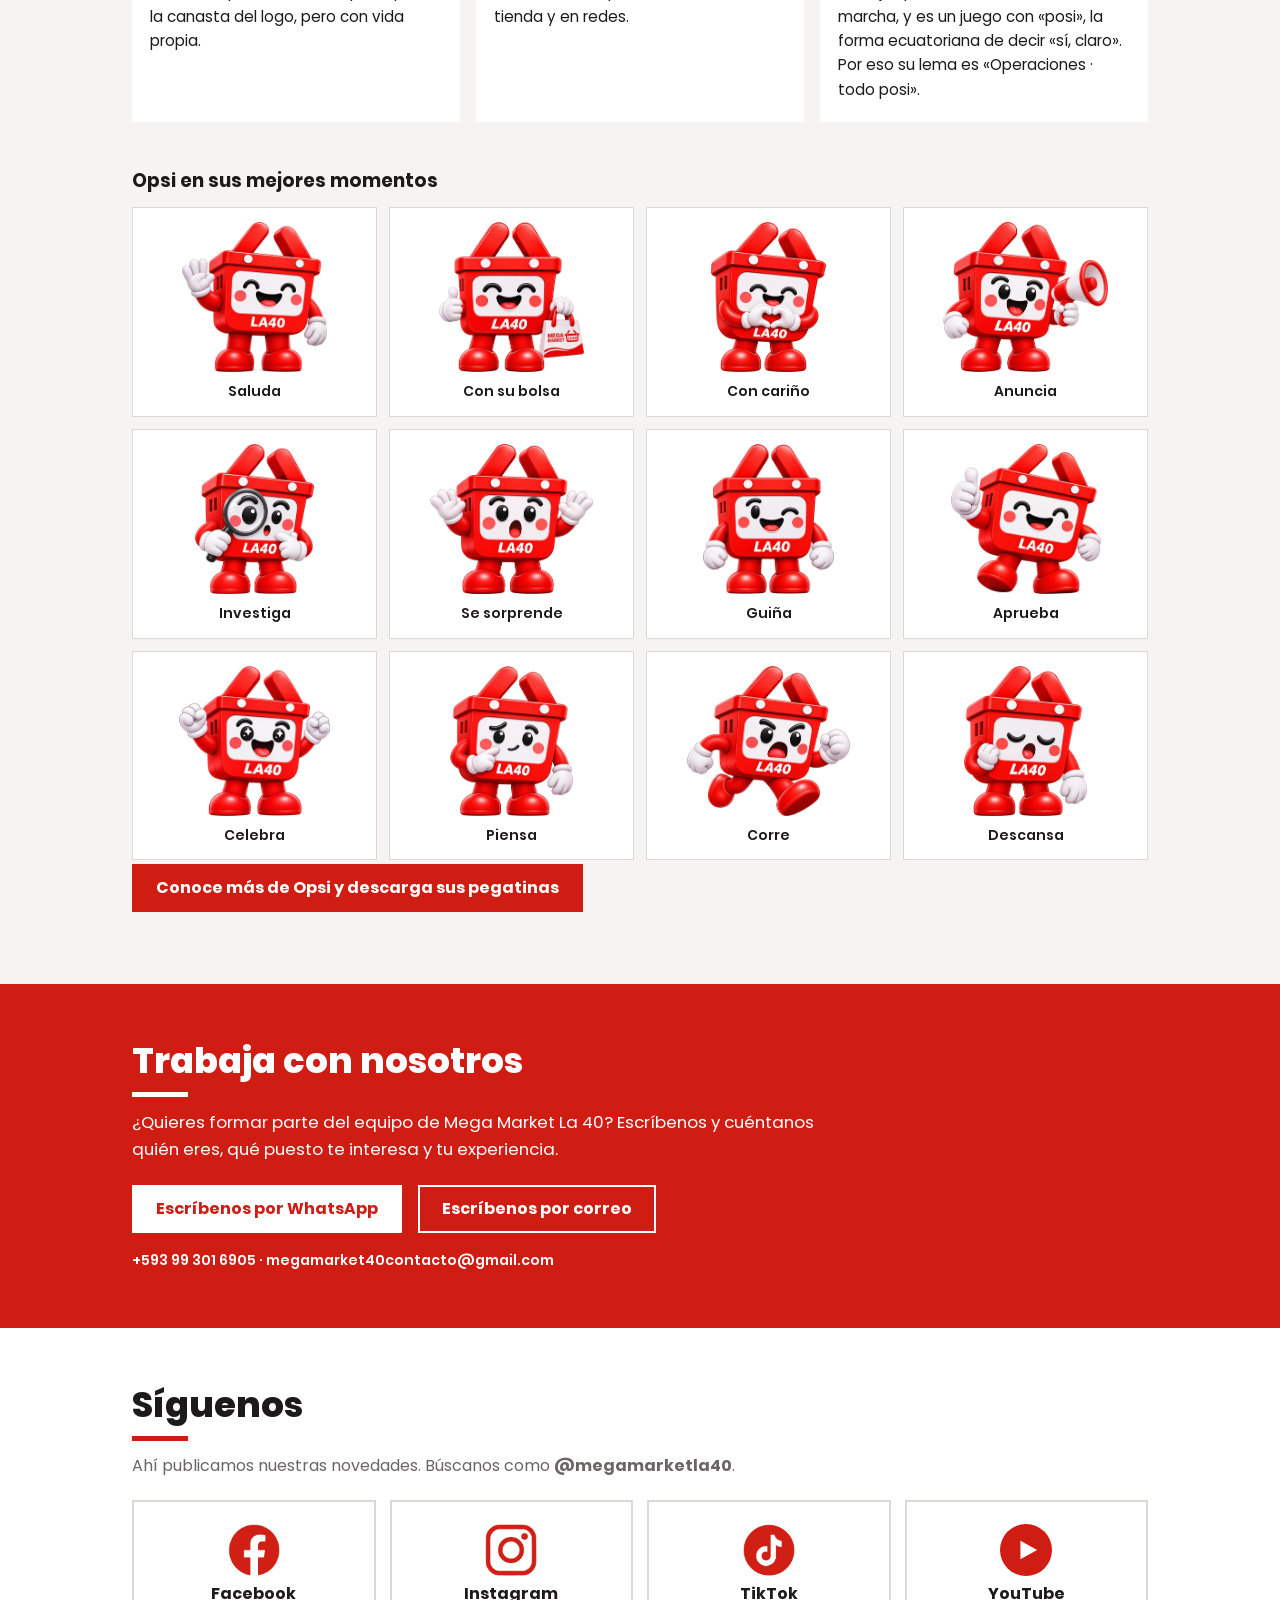
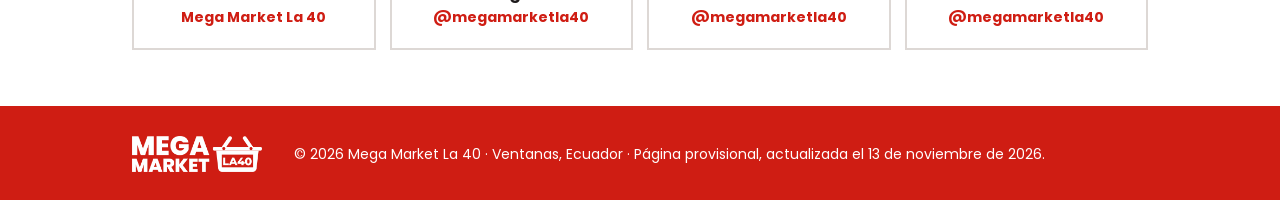
==== commit 4f9f30c2: "Actualiza la página provisional (2026-11-13)" ====
--- a/index.html
+++ b/index.html
@@ -4,7 +4,7 @@
 <meta name="theme-color" content="#CF1D13"><link rel="icon" href="favicon.ico"><link rel="apple-touch-icon" href="assets/icono-192.png">
 <meta property="og:type" content="website"><meta property="og:locale" content="es_EC"><meta property="og:site_name" content="Mega Market La 40"><meta property="og:title" content="Mega Market La 40 · Supermercado en Ventanas"><meta property="og:description" content="Mega Market La 40, supermercado de Ventanas, Los Ríos, Ecuador. Conoce quiénes somos, dónde estamos, nuestra identidad y a Opsi, nuestra mascota."><meta property="og:url" content="https://megamarketla40.github.io/"><meta property="og:image" content="https://megamarketla40.github.io/assets/og.jpg">
 <link rel="canonical" href="https://megamarketla40.github.io/"><script type="application/ld+json">{"@context": "https://schema.org", "@type": "GroceryStore", "name": "Mega Market La 40", "url": "https://megamarketla40.github.io/", "description": "Mega Market La 40, supermercado de Ventanas, Los Ríos, Ecuador. Conoce quiénes somos, dónde estamos, nuestra identidad y a Opsi, nuestra mascota.", "image": "https://megamarketla40.github.io/assets/og.jpg", "logo": "https://megamarketla40.github.io/assets/logos/logo-rojo.png", "telephone": "+593993016905", "email": "megamarket40contacto@gmail.com", "address": {"@type": "PostalAddress", "streetAddress": "Calle Héctor Cabrera, entre 28 de Mayo y Velasco Ibarra", "addressLocality": "Ventanas", "addressRegion": "Los Ríos", "addressCountry": "EC"}, "openingHoursSpecification": [{"@type": "OpeningHoursSpecification", "dayOfWeek": ["Monday", "Tuesday", "Wednesday", "Thursday", "Friday", "Saturday", "Sunday"], "opens": "07:00", "closes": "20:00"}], "hasMap": "https://share.google/Dca0jXQrYAvrvPJgM", "sameAs": ["https://www.facebook.com/megamarketla40", "https://www.instagram.com/megamarketla40/", "https://www.tiktok.com/@megamarketla40", "https://www.youtube.com/@megamarketla40"]}</script>
-<link rel="stylesheet" href="estilo.css?v=1016d81e"></head><body class="con-barra">
+<link rel="stylesheet" href="estilo.css?v=c7b89c9b"></head><body class="con-barra">
 <header class="top"><div class="dentro"><a class="logo" href="#top" aria-label="Mega Market La 40, inicio"><img src="assets/logos/logo-blanco.png" alt="Mega Market La 40"></a><nav class="menu" aria-label="Secciones"><a href="#quienes-somos">Quiénes somos</a><a href="#donde-estamos">Dónde estamos</a><a href="#identidad">Identidad</a><a href="#mascota">Opsi</a><a href="#trabaja-con-nosotros">Trabaja con nosotros</a><a href="#redes">Redes</a></nav></div></header>
 <main id="top"><section class="portada" aria-labelledby="t-portada"><div class="dentro">
   <div class="texto"><p class="sello">Sitio provisional</p>
@@ -12,7 +12,7 @@
     <h2><span class="caja">Tu supermercado en Ventanas</span></h2>
     <p>Supermercado de Ventanas, provincia de Los Ríos, Ecuador.</p>
   </div>
-  <div class="figura"><img src="assets/opsi/portada.webp" alt="Opsi, la mascota de Mega Market La&nbsp;40, saludando"></div>
+  <div class="figura"><img src="assets/opsi/opsi-mascota-mega-market-la-40-portada.webp" alt="Opsi, la mascota de Mega Market La&nbsp;40, saludando"></div>
 </div></section><section class="bloque" id="quienes-somos" aria-labelledby="t-quienes"><div class="dentro dos">
   <div class="texto-largo"><h2 class="titulo" id="t-quienes">Quiénes somos</h2><div class="bajada"></div><p>Mega Market La&nbsp;40 es un supermercado de Ventanas, en la provincia de Los Ríos, Ecuador.</p><p>Nuestro trabajo es tener lo que tu hogar necesita cada día y atenderte con cercanía.</p><p>Esta es una página provisional: estamos preparando nuestro sitio oficial. Mientras tanto nos encuentras en nuestro local de Ventanas y en nuestras redes sociales.</p></div>
   <aside class="ficha" aria-label="Datos rápidos"><dl>
@@ -33,14 +33,15 @@
 </div></section><section class="bloque gris" id="mascota" aria-labelledby="t-opsi"><div class="dentro">
   <h2 class="titulo" id="t-opsi">Conoce a Opsi</h2><div class="bajada">La mascota de Mega Market La&nbsp;40: una canasta de compras roja con carita, guantes blancos y zapatos grandes.</div>
   <div class="opsi-presenta">
-    <div class="marco"><img src="assets/opsi/presentacion.webp" alt="Opsi con una bolsa de Mega Market La&nbsp;40" loading="lazy"></div>
+    <div class="marco"><img src="assets/opsi/opsi-mascota-mega-market-la-40-presentacion.webp" alt="Opsi, la mascota de Mega Market La&nbsp;40, con una bolsa de la tienda" loading="lazy"></div>
     <div><h3 class="pregunta">¿Qué significa Opsi?</h3>
       <p>Opsi es la cara amable de Mega Market La&nbsp;40. Cada detalle suyo tiene un porqué.</p>
       <ul class="datos-opsi"><li><b>6 de noviembre de 2026</b>Su nacimiento</li><li><b>Operaciones · todo posi</b>Su lema</li></ul></div>
   </div>
   <div class="carrusel significados"><article class="significado"><h3>La canasta</h3><p>Es el símbolo de la tienda, el lugar donde empieza cada compra. Opsi es la canasta del logo, pero con vida propia.</p></article><article class="significado"><h3>El rojo</h3><p>Es el rojo oficial de Mega Market La&nbsp;40, el color con el que nos reconoces en la tienda y en redes.</p></article><article class="significado"><h3>El nombre</h3><p>Sale de OPeraciones + SIstema, el trabajo que mantiene la tienda en marcha, y es un juego con «posi», la forma ecuatoriana de decir «sí, claro». Por eso su lema es «Operaciones · todo posi».</p></article></div>
   <div class="galeria-cabecera"><h3 class="galeria-titulo">Opsi en sus mejores momentos</h3><span class="desliza" aria-hidden="true">Desliza →</span></div>
-  <ul class="carrusel galeria"><li><img src="assets/opsi/opsi-saludando.webp" alt="Opsi: saluda" loading="lazy"><span>Saluda</span></li><li><img src="assets/opsi/opsi-con-bolsa.webp" alt="Opsi: con su bolsa" loading="lazy"><span>Con su bolsa</span></li><li><img src="assets/opsi/opsi-corazon.webp" alt="Opsi: con cariño" loading="lazy"><span>Con cariño</span></li><li><img src="assets/opsi/opsi-megafono.webp" alt="Opsi: anuncia" loading="lazy"><span>Anuncia</span></li><li><img src="assets/opsi/opsi-detective.webp" alt="Opsi: investiga" loading="lazy"><span>Investiga</span></li><li><img src="assets/opsi/opsi-sorprendida.webp" alt="Opsi: se sorprende" loading="lazy"><span>Se sorprende</span></li><li><img src="assets/opsi/opsi-guino.webp" alt="Opsi: guiña" loading="lazy"><span>Guiña</span></li><li><img src="assets/opsi/opsi-pulgar-arriba.webp" alt="Opsi: aprueba" loading="lazy"><span>Aprueba</span></li><li><img src="assets/opsi/opsi-sonriente.webp" alt="Opsi: celebra" loading="lazy"><span>Celebra</span></li><li><img src="assets/opsi/opsi-pensativa.webp" alt="Opsi: piensa" loading="lazy"><span>Piensa</span></li><li><img src="assets/opsi/opsi-corriendo.webp" alt="Opsi: corre" loading="lazy"><span>Corre</span></li><li><img src="assets/opsi/opsi-dormida.webp" alt="Opsi: descansa" loading="lazy"><span>Descansa</span></li></ul>
+  <ul class="carrusel galeria"><li><img src="assets/opsi/opsi-mascota-mega-market-la-40-saludando.webp" alt="Opsi, la mascota de Mega Market La&nbsp;40: saluda" loading="lazy"><span>Saluda</span></li><li><img src="assets/opsi/opsi-mascota-mega-market-la-40-con-bolsa.webp" alt="Opsi, la mascota de Mega Market La&nbsp;40: con su bolsa" loading="lazy"><span>Con su bolsa</span></li><li><img src="assets/opsi/opsi-mascota-mega-market-la-40-corazon.webp" alt="Opsi, la mascota de Mega Market La&nbsp;40: con cariño" loading="lazy"><span>Con cariño</span></li><li><img src="assets/opsi/opsi-mascota-mega-market-la-40-megafono.webp" alt="Opsi, la mascota de Mega Market La&nbsp;40: anuncia" loading="lazy"><span>Anuncia</span></li><li><img src="assets/opsi/opsi-mascota-mega-market-la-40-detective.webp" alt="Opsi, la mascota de Mega Market La&nbsp;40: investiga" loading="lazy"><span>Investiga</span></li><li><img src="assets/opsi/opsi-mascota-mega-market-la-40-sorprendida.webp" alt="Opsi, la mascota de Mega Market La&nbsp;40: se sorprende" loading="lazy"><span>Se sorprende</span></li><li><img src="assets/opsi/opsi-mascota-mega-market-la-40-guino.webp" alt="Opsi, la mascota de Mega Market La&nbsp;40: guiña" loading="lazy"><span>Guiña</span></li><li><img src="assets/opsi/opsi-mascota-mega-market-la-40-pulgar-arriba.webp" alt="Opsi, la mascota de Mega Market La&nbsp;40: aprueba" loading="lazy"><span>Aprueba</span></li><li><img src="assets/opsi/opsi-mascota-mega-market-la-40-sonriente.webp" alt="Opsi, la mascota de Mega Market La&nbsp;40: celebra" loading="lazy"><span>Celebra</span></li><li><img src="assets/opsi/opsi-mascota-mega-market-la-40-pensativa.webp" alt="Opsi, la mascota de Mega Market La&nbsp;40: piensa" loading="lazy"><span>Piensa</span></li><li><img src="assets/opsi/opsi-mascota-mega-market-la-40-corriendo.webp" alt="Opsi, la mascota de Mega Market La&nbsp;40: corre" loading="lazy"><span>Corre</span></li><li><img src="assets/opsi/opsi-mascota-mega-market-la-40-dormida.webp" alt="Opsi, la mascota de Mega Market La&nbsp;40: descansa" loading="lazy"><span>Descansa</span></li></ul>
+  <div class="acciones"><a class="boton" href="opsi/">Conoce más de Opsi y descarga sus pegatinas</a></div>
 </div></section><section class="bloque rojo" id="trabaja-con-nosotros" aria-labelledby="t-empleo"><div class="dentro">
   <h2 class="titulo" id="t-empleo">Trabaja con nosotros</h2>
   <p class="bajada">¿Quieres formar parte del equipo de Mega Market La&nbsp;40? Escríbenos y cuéntanos quién eres, qué puesto te interesa y tu experiencia.</p>
--- a/estilo.css
+++ b/estilo.css
@@ -217,3 +217,26 @@
   .pie .dentro { grid-template-columns: auto 1fr; align-items: center; gap: 32px; }
 }
 @media (prefers-reduced-motion: reduce) { html { scroll-behavior: auto; } }
+
+/* ---- Página de Opsi (/opsi/) ---- */
+.migas { margin: 0 0 12px; font-size: .9rem; }
+.migas a { color: var(--blanco); }
+.portada.opsi .figura img { width: min(60vw, 300px); }
+.significados-grid { display: grid; gap: 12px; }
+.poses, .descargas { display: grid; grid-template-columns: repeat(2, 1fr); gap: 10px; margin: 0; padding: 0; list-style: none; }
+.poses li, .descarga { background: var(--blanco); border: 1px solid var(--linea); padding: 12px 8px 10px; text-align: center; display: flex; flex-direction: column; align-items: center; gap: 6px; }
+.poses img { height: 140px; width: auto; object-fit: contain; }
+.descarga img { height: 150px; width: auto; object-fit: contain; }
+.poses span, .descarga span { font-weight: 600; font-size: 14px; }
+.descarga .boton { min-height: 44px; padding: 0 14px; font-size: 14px; width: 100%; }
+.faq { background: var(--blanco); border: 1px solid var(--linea); margin: 0 0 10px; }
+.faq summary { cursor: pointer; font-weight: 700; padding: 14px 16px; min-height: 48px; display: flex; align-items: center; }
+.faq summary:focus-visible { outline: 3px solid var(--rojo); }
+.faq p { margin: 0; padding: 0 16px 16px; color: var(--texto-2); }
+@media (min-width: 640px) {
+  .significados-grid { grid-template-columns: repeat(3, 1fr); gap: 16px; }
+  .poses, .descargas { grid-template-columns: repeat(3, 1fr); gap: 12px; }
+}
+@media (min-width: 860px) {
+  .poses, .descargas { grid-template-columns: repeat(4, 1fr); }
+}
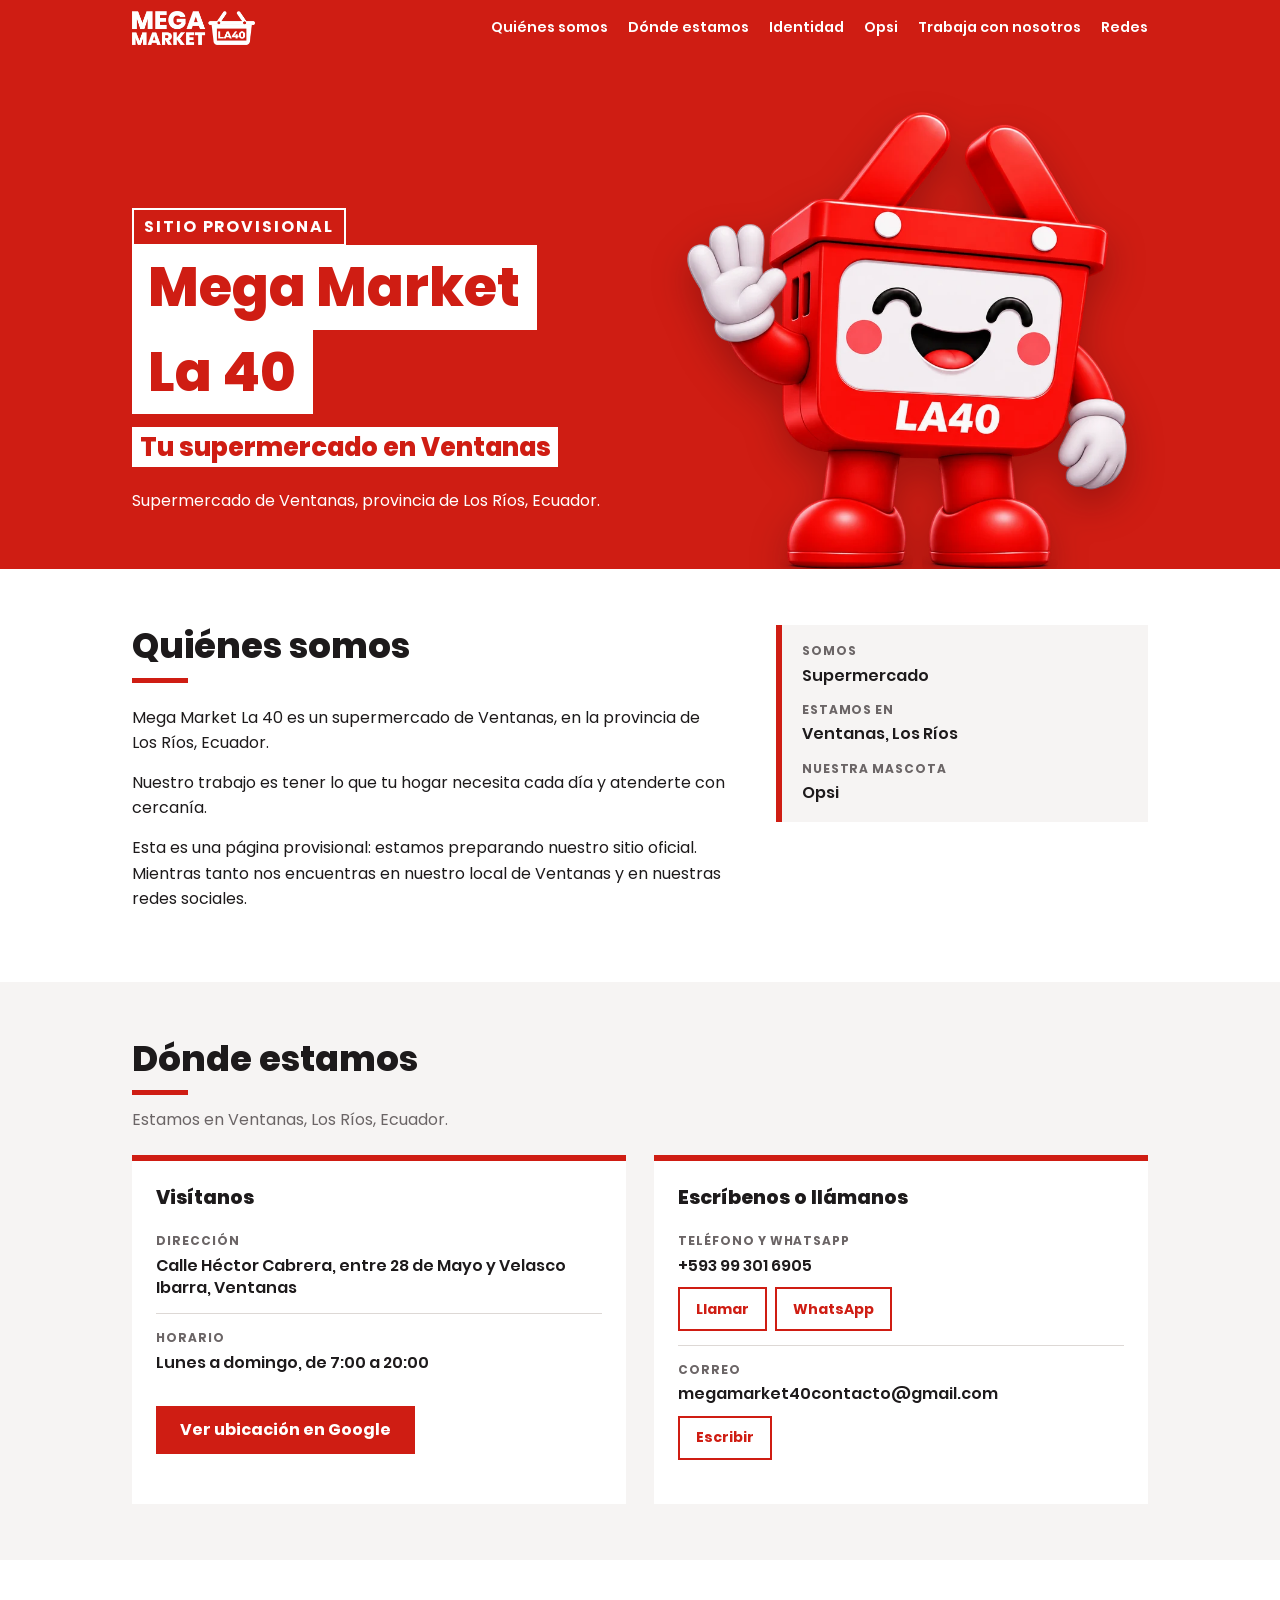
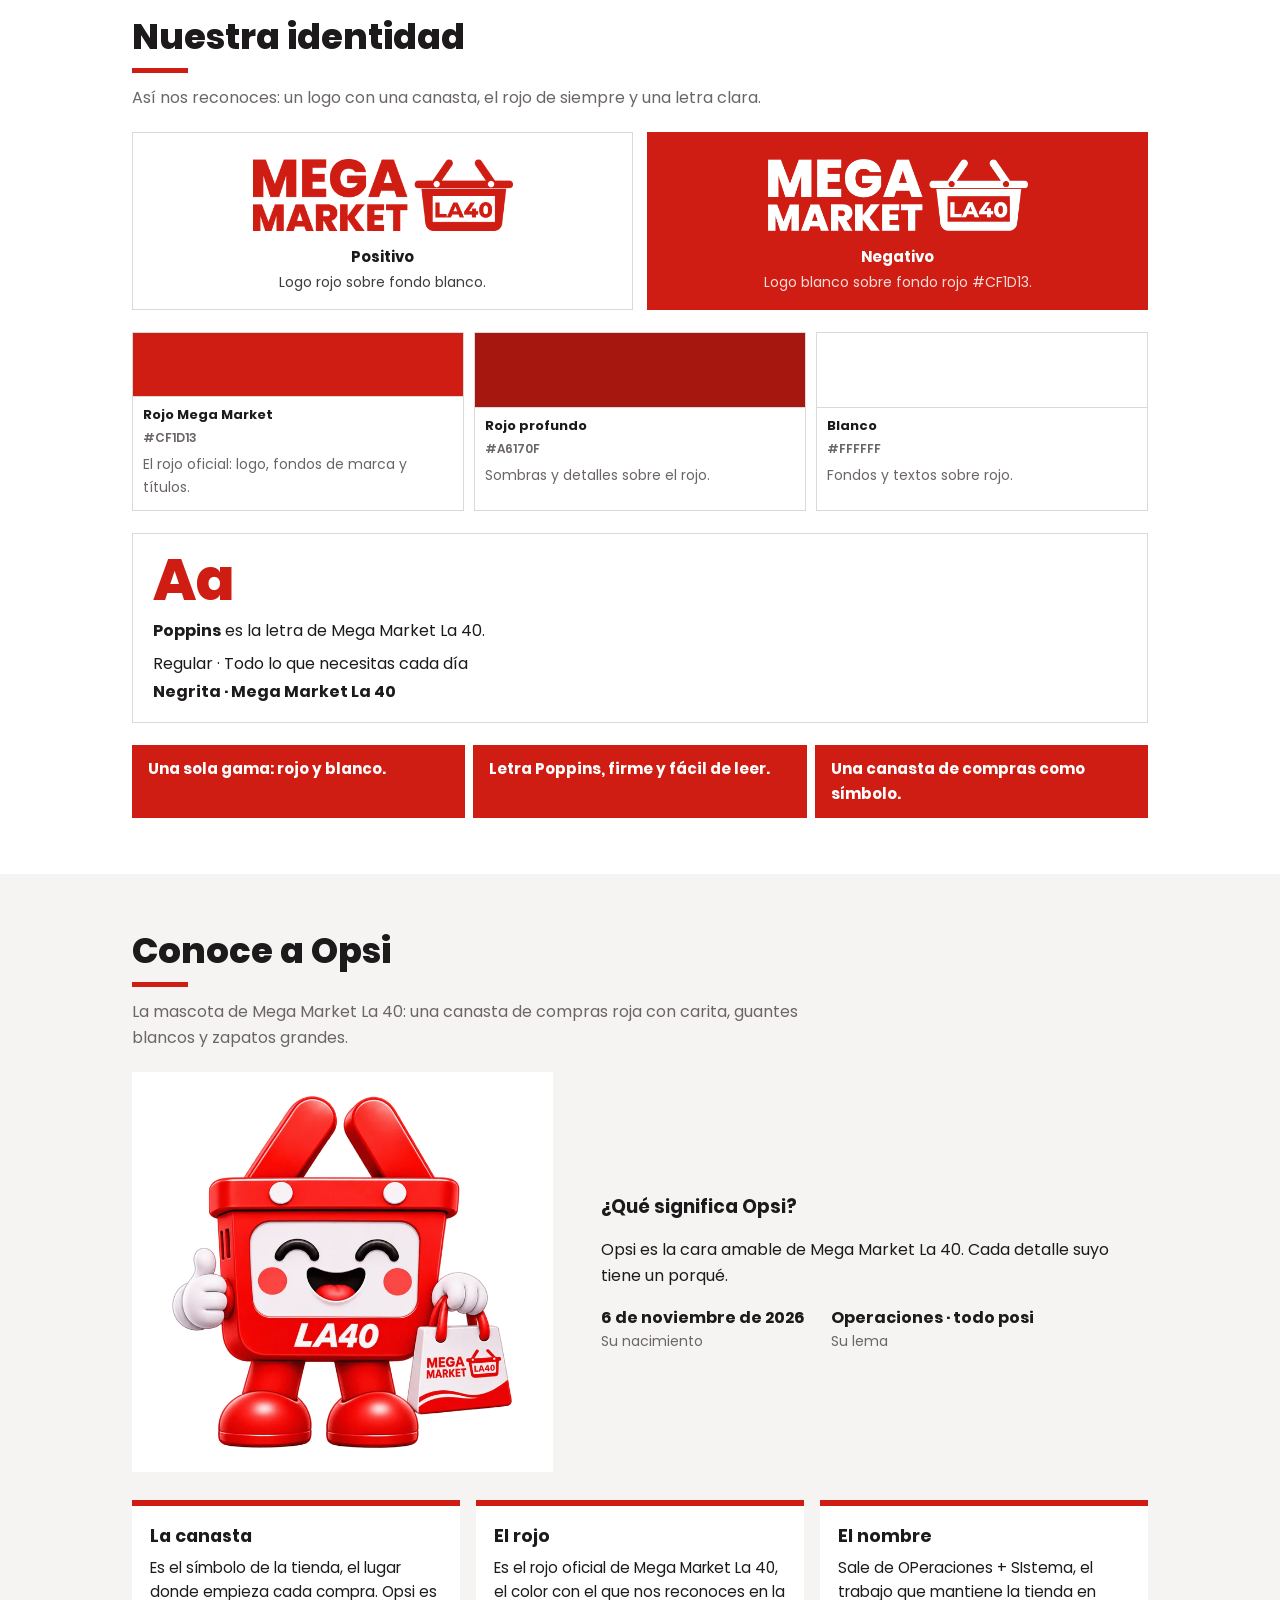
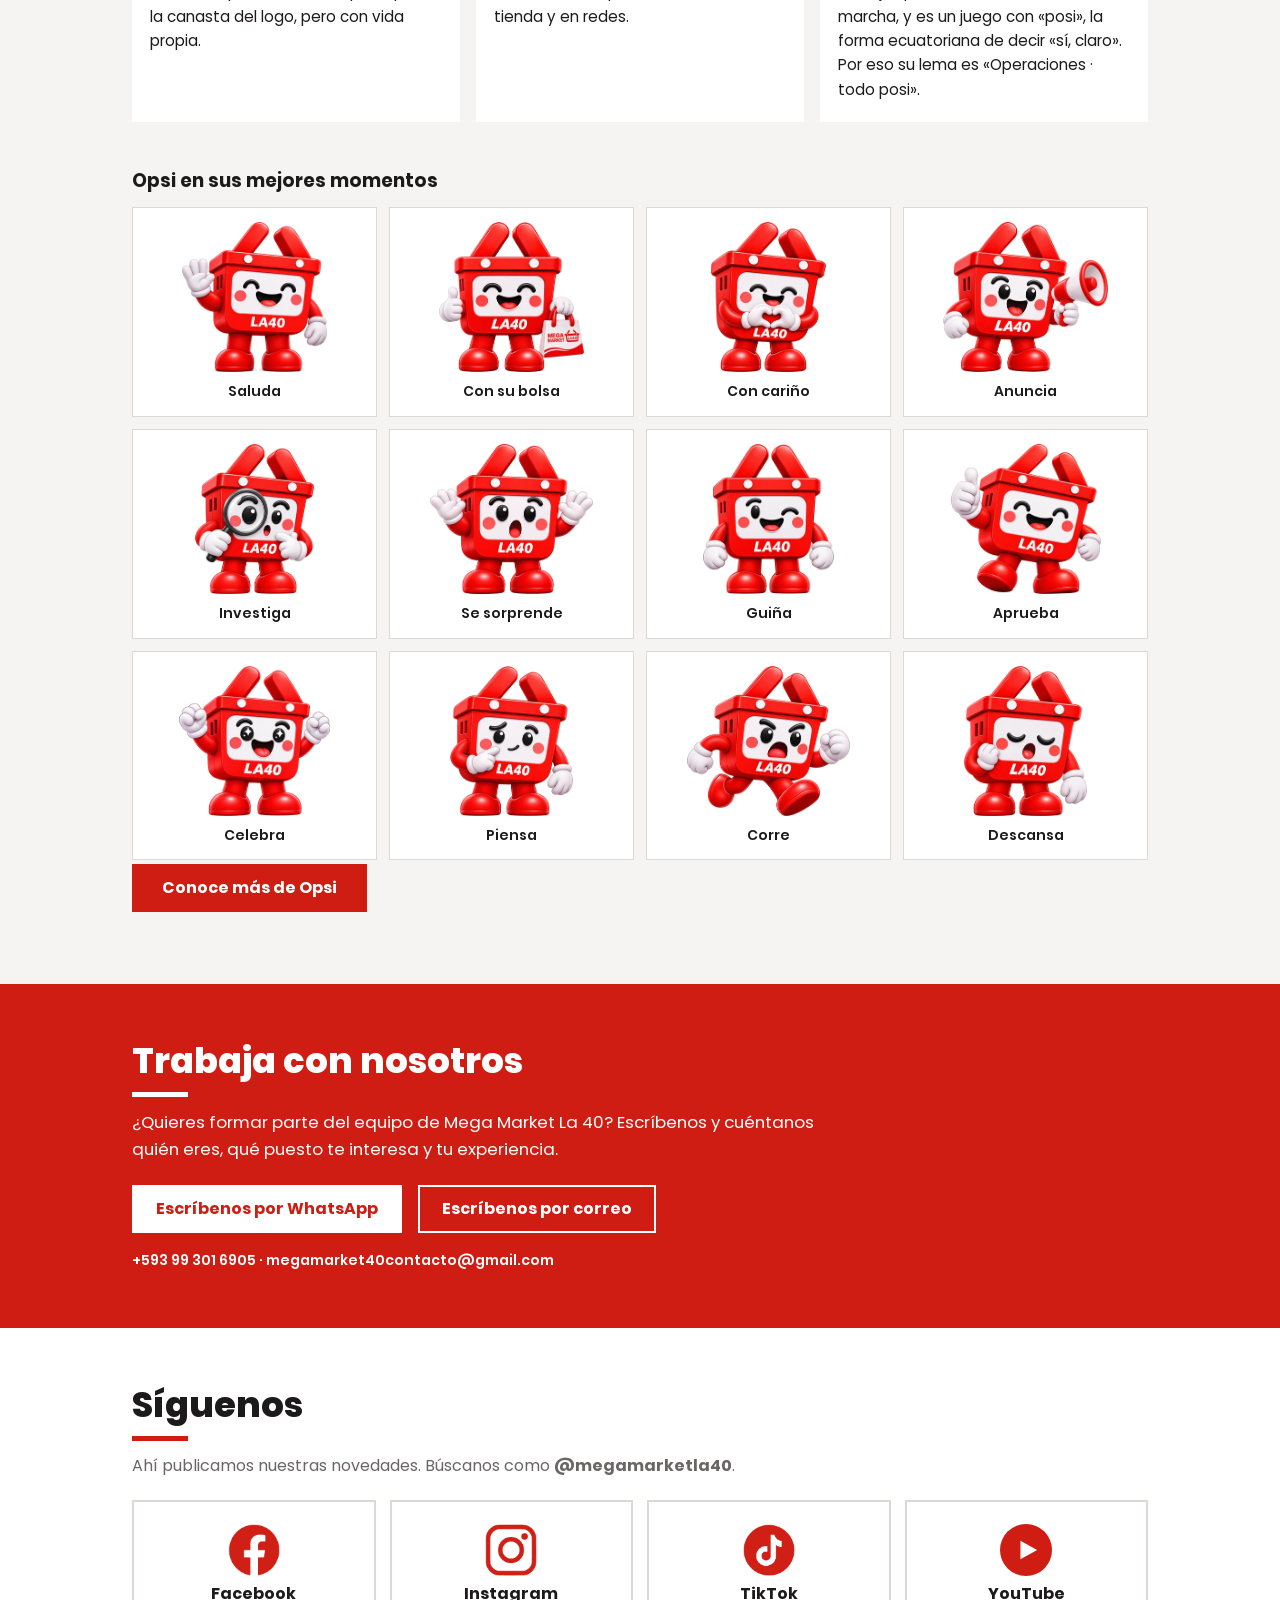
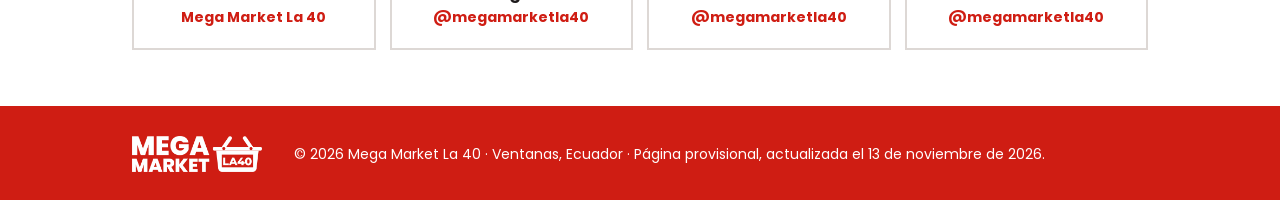
==== commit ca789932: "Actualiza la página provisional (2026-11-13)" ====
--- a/index.html
+++ b/index.html
@@ -4,7 +4,7 @@
 <meta name="theme-color" content="#CF1D13"><link rel="icon" href="favicon.ico"><link rel="apple-touch-icon" href="assets/icono-192.png">
 <meta property="og:type" content="website"><meta property="og:locale" content="es_EC"><meta property="og:site_name" content="Mega Market La 40"><meta property="og:title" content="Mega Market La 40 · Supermercado en Ventanas"><meta property="og:description" content="Mega Market La 40, supermercado de Ventanas, Los Ríos, Ecuador. Conoce quiénes somos, dónde estamos, nuestra identidad y a Opsi, nuestra mascota."><meta property="og:url" content="https://megamarketla40.github.io/"><meta property="og:image" content="https://megamarketla40.github.io/assets/og.jpg">
 <link rel="canonical" href="https://megamarketla40.github.io/"><script type="application/ld+json">{"@context": "https://schema.org", "@type": "GroceryStore", "name": "Mega Market La 40", "url": "https://megamarketla40.github.io/", "description": "Mega Market La 40, supermercado de Ventanas, Los Ríos, Ecuador. Conoce quiénes somos, dónde estamos, nuestra identidad y a Opsi, nuestra mascota.", "image": "https://megamarketla40.github.io/assets/og.jpg", "logo": "https://megamarketla40.github.io/assets/logos/logo-rojo.png", "telephone": "+593993016905", "email": "megamarket40contacto@gmail.com", "address": {"@type": "PostalAddress", "streetAddress": "Calle Héctor Cabrera, entre 28 de Mayo y Velasco Ibarra", "addressLocality": "Ventanas", "addressRegion": "Los Ríos", "addressCountry": "EC"}, "openingHoursSpecification": [{"@type": "OpeningHoursSpecification", "dayOfWeek": ["Monday", "Tuesday", "Wednesday", "Thursday", "Friday", "Saturday", "Sunday"], "opens": "07:00", "closes": "20:00"}], "hasMap": "https://share.google/Dca0jXQrYAvrvPJgM", "sameAs": ["https://www.facebook.com/megamarketla40", "https://www.instagram.com/megamarketla40/", "https://www.tiktok.com/@megamarketla40", "https://www.youtube.com/@megamarketla40"]}</script>
-<link rel="stylesheet" href="estilo.css?v=c7b89c9b"></head><body class="con-barra">
+<link rel="stylesheet" href="estilo.css?v=08989b76"></head><body class="con-barra">
 <header class="top"><div class="dentro"><a class="logo" href="#top" aria-label="Mega Market La 40, inicio"><img src="assets/logos/logo-blanco.png" alt="Mega Market La 40"></a><nav class="menu" aria-label="Secciones"><a href="#quienes-somos">Quiénes somos</a><a href="#donde-estamos">Dónde estamos</a><a href="#identidad">Identidad</a><a href="#mascota">Opsi</a><a href="#trabaja-con-nosotros">Trabaja con nosotros</a><a href="#redes">Redes</a></nav></div></header>
 <main id="top"><section class="portada" aria-labelledby="t-portada"><div class="dentro">
   <div class="texto"><p class="sello">Sitio provisional</p>
@@ -41,7 +41,7 @@
   <div class="carrusel significados"><article class="significado"><h3>La canasta</h3><p>Es el símbolo de la tienda, el lugar donde empieza cada compra. Opsi es la canasta del logo, pero con vida propia.</p></article><article class="significado"><h3>El rojo</h3><p>Es el rojo oficial de Mega Market La&nbsp;40, el color con el que nos reconoces en la tienda y en redes.</p></article><article class="significado"><h3>El nombre</h3><p>Sale de OPeraciones + SIstema, el trabajo que mantiene la tienda en marcha, y es un juego con «posi», la forma ecuatoriana de decir «sí, claro». Por eso su lema es «Operaciones · todo posi».</p></article></div>
   <div class="galeria-cabecera"><h3 class="galeria-titulo">Opsi en sus mejores momentos</h3><span class="desliza" aria-hidden="true">Desliza →</span></div>
   <ul class="carrusel galeria"><li><img src="assets/opsi/opsi-mascota-mega-market-la-40-saludando.webp" alt="Opsi, la mascota de Mega Market La&nbsp;40: saluda" loading="lazy"><span>Saluda</span></li><li><img src="assets/opsi/opsi-mascota-mega-market-la-40-con-bolsa.webp" alt="Opsi, la mascota de Mega Market La&nbsp;40: con su bolsa" loading="lazy"><span>Con su bolsa</span></li><li><img src="assets/opsi/opsi-mascota-mega-market-la-40-corazon.webp" alt="Opsi, la mascota de Mega Market La&nbsp;40: con cariño" loading="lazy"><span>Con cariño</span></li><li><img src="assets/opsi/opsi-mascota-mega-market-la-40-megafono.webp" alt="Opsi, la mascota de Mega Market La&nbsp;40: anuncia" loading="lazy"><span>Anuncia</span></li><li><img src="assets/opsi/opsi-mascota-mega-market-la-40-detective.webp" alt="Opsi, la mascota de Mega Market La&nbsp;40: investiga" loading="lazy"><span>Investiga</span></li><li><img src="assets/opsi/opsi-mascota-mega-market-la-40-sorprendida.webp" alt="Opsi, la mascota de Mega Market La&nbsp;40: se sorprende" loading="lazy"><span>Se sorprende</span></li><li><img src="assets/opsi/opsi-mascota-mega-market-la-40-guino.webp" alt="Opsi, la mascota de Mega Market La&nbsp;40: guiña" loading="lazy"><span>Guiña</span></li><li><img src="assets/opsi/opsi-mascota-mega-market-la-40-pulgar-arriba.webp" alt="Opsi, la mascota de Mega Market La&nbsp;40: aprueba" loading="lazy"><span>Aprueba</span></li><li><img src="assets/opsi/opsi-mascota-mega-market-la-40-sonriente.webp" alt="Opsi, la mascota de Mega Market La&nbsp;40: celebra" loading="lazy"><span>Celebra</span></li><li><img src="assets/opsi/opsi-mascota-mega-market-la-40-pensativa.webp" alt="Opsi, la mascota de Mega Market La&nbsp;40: piensa" loading="lazy"><span>Piensa</span></li><li><img src="assets/opsi/opsi-mascota-mega-market-la-40-corriendo.webp" alt="Opsi, la mascota de Mega Market La&nbsp;40: corre" loading="lazy"><span>Corre</span></li><li><img src="assets/opsi/opsi-mascota-mega-market-la-40-dormida.webp" alt="Opsi, la mascota de Mega Market La&nbsp;40: descansa" loading="lazy"><span>Descansa</span></li></ul>
-  <div class="acciones"><a class="boton" href="opsi/">Conoce más de Opsi y descarga sus pegatinas</a></div>
+  <div class="acciones"><a class="boton corto" href="opsi/">Conoce más de Opsi</a></div>
 </div></section><section class="bloque rojo" id="trabaja-con-nosotros" aria-labelledby="t-empleo"><div class="dentro">
   <h2 class="titulo" id="t-empleo">Trabaja con nosotros</h2>
   <p class="bajada">¿Quieres formar parte del equipo de Mega Market La&nbsp;40? Escríbenos y cuéntanos quién eres, qué puesto te interesa y tu experiencia.</p>
--- a/estilo.css
+++ b/estilo.css
@@ -221,7 +221,7 @@
 /* ---- Página de Opsi (/opsi/) ---- */
 .migas { margin: 0 0 12px; font-size: .9rem; }
 .migas a { color: var(--blanco); }
-.portada.opsi .figura img { width: min(60vw, 300px); }
+.boton.corto { justify-self: start; padding: 0 28px; }
 .significados-grid { display: grid; gap: 12px; }
 .poses, .descargas { display: grid; grid-template-columns: repeat(2, 1fr); gap: 10px; margin: 0; padding: 0; list-style: none; }
 .poses li, .descarga { background: var(--blanco); border: 1px solid var(--linea); padding: 12px 8px 10px; text-align: center; display: flex; flex-direction: column; align-items: center; gap: 6px; }
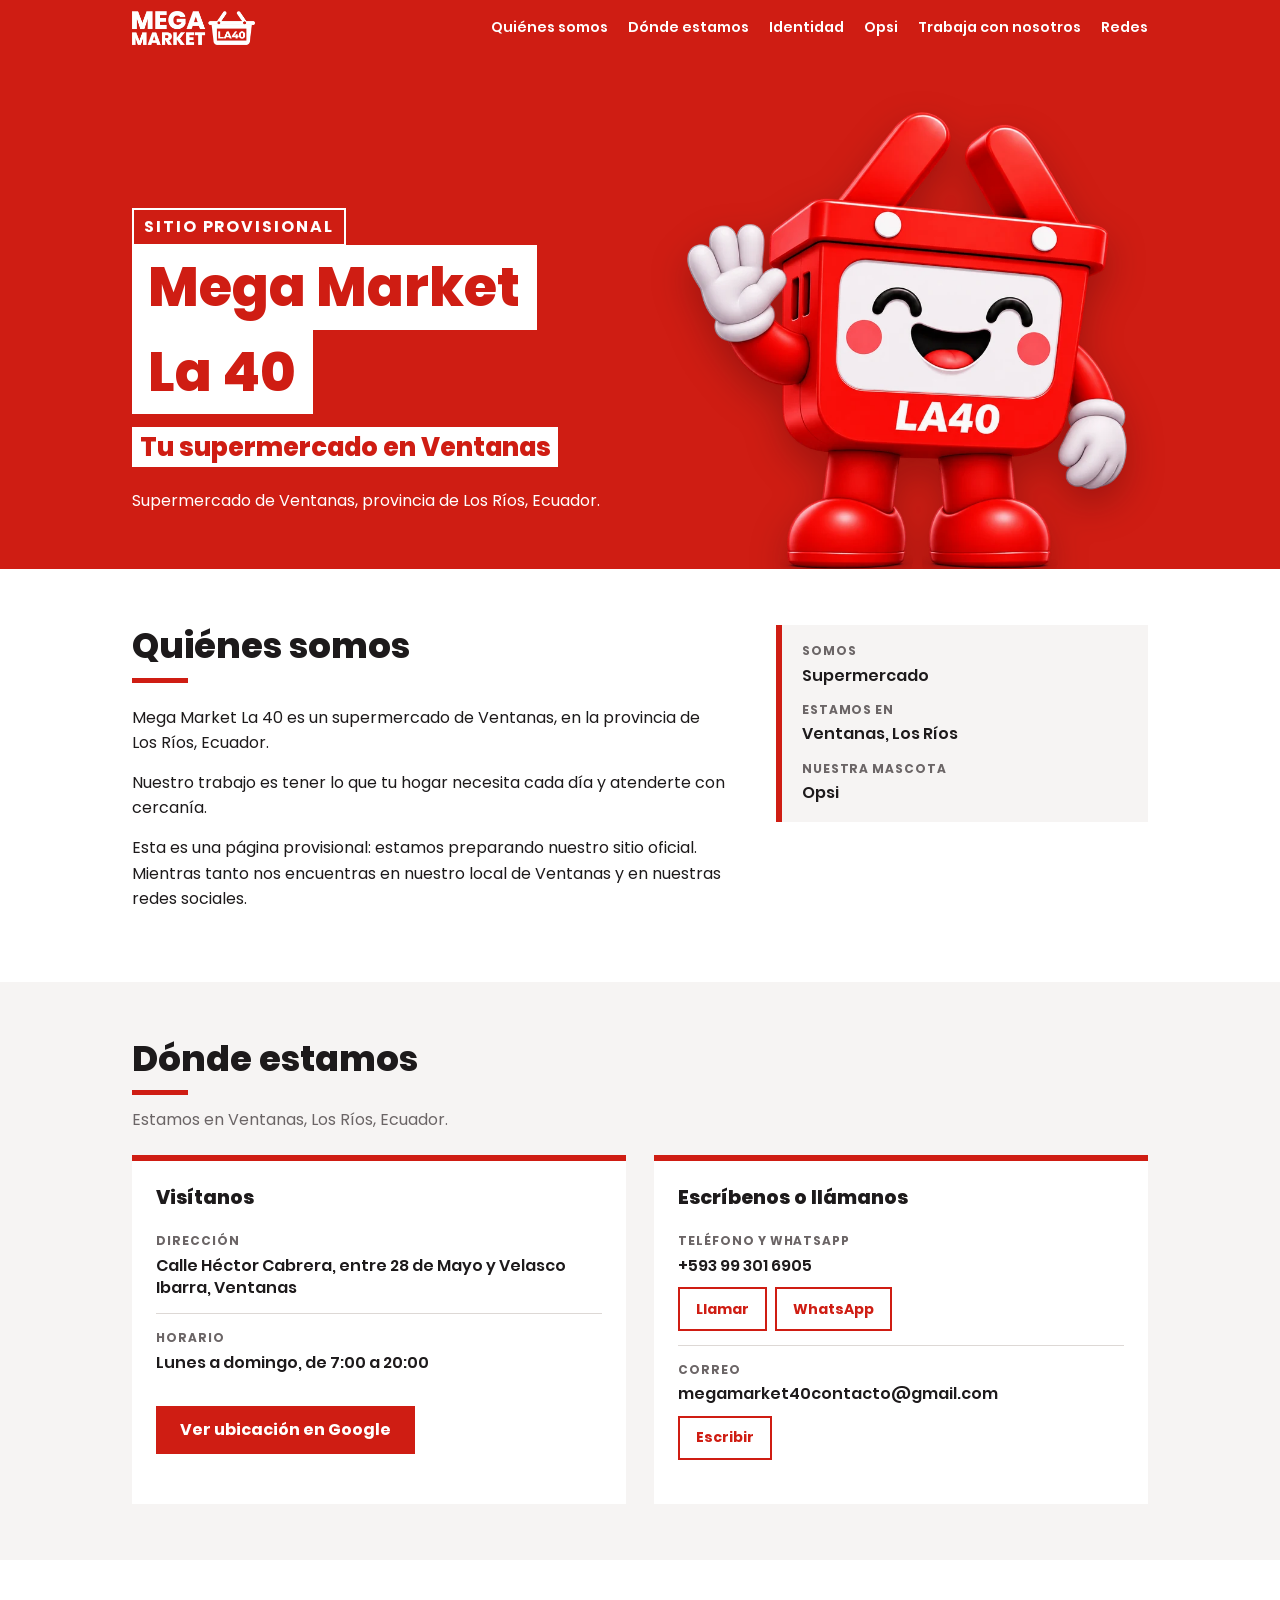
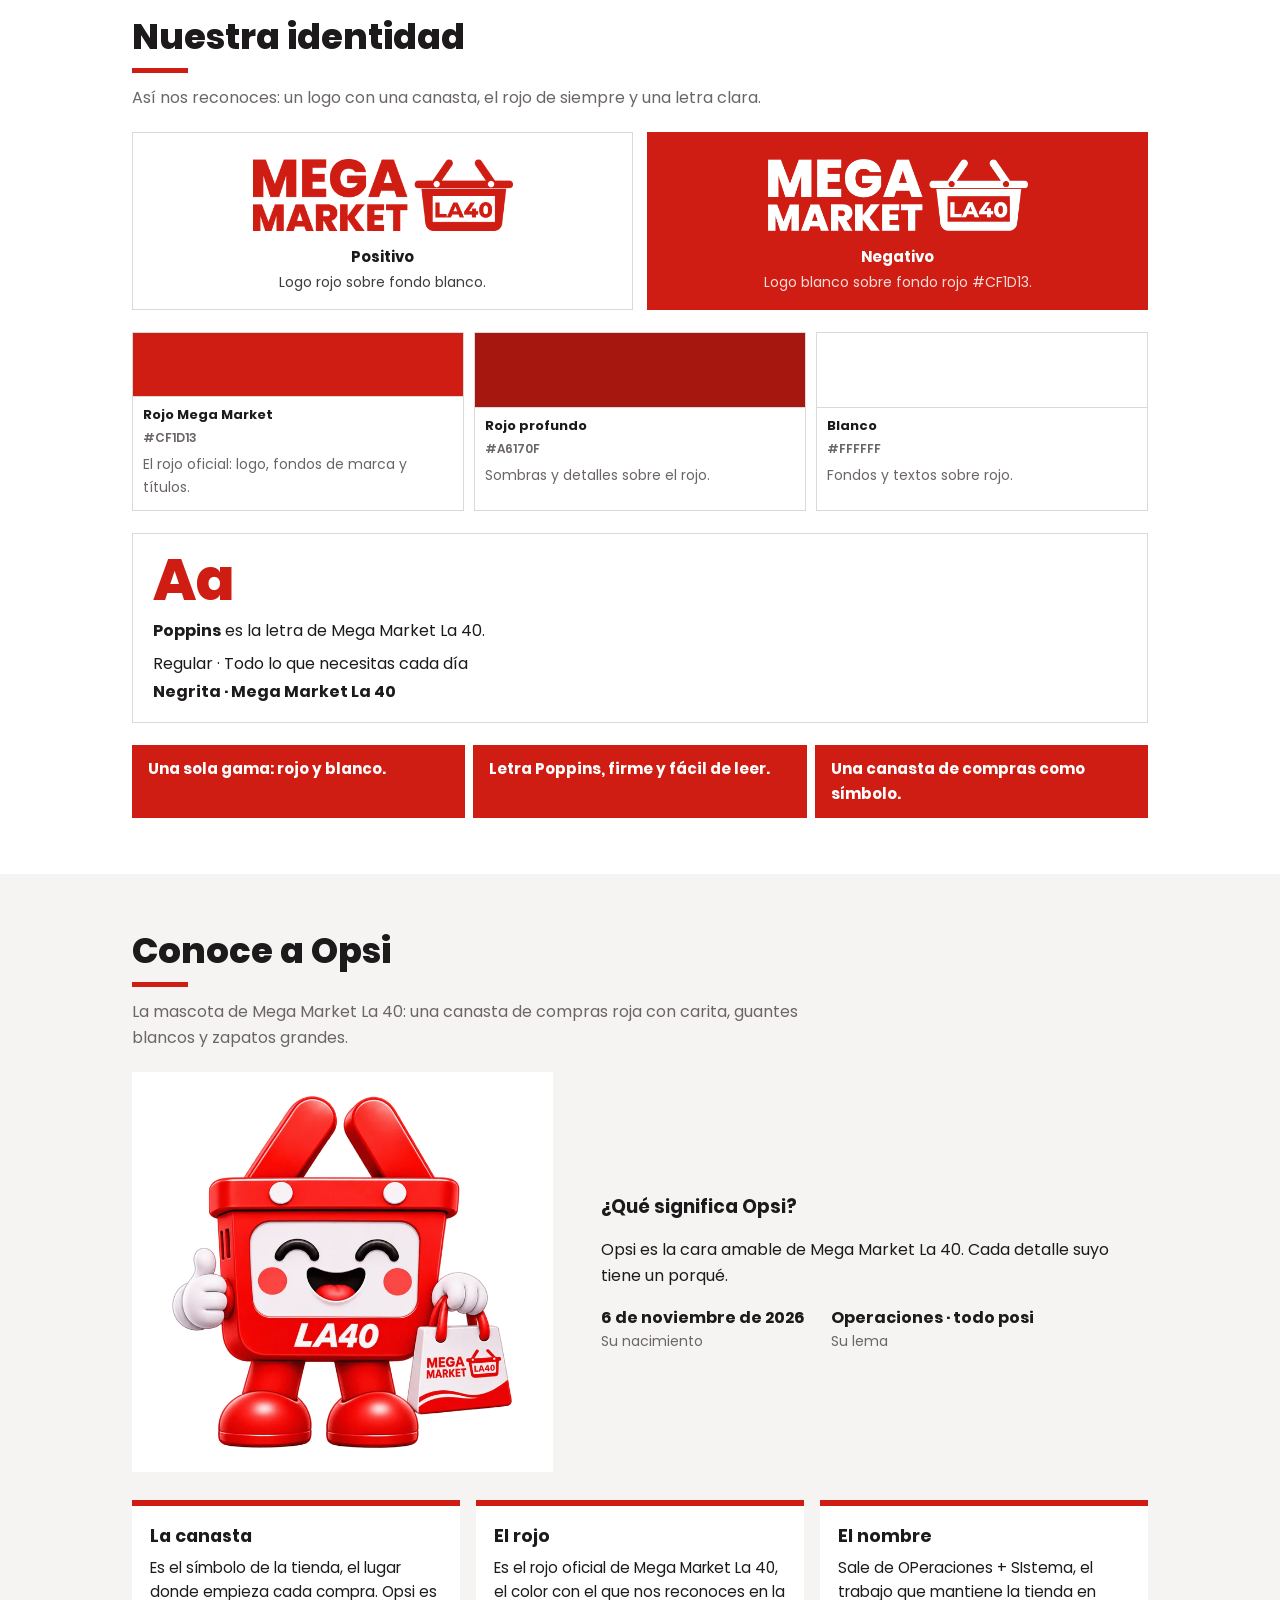
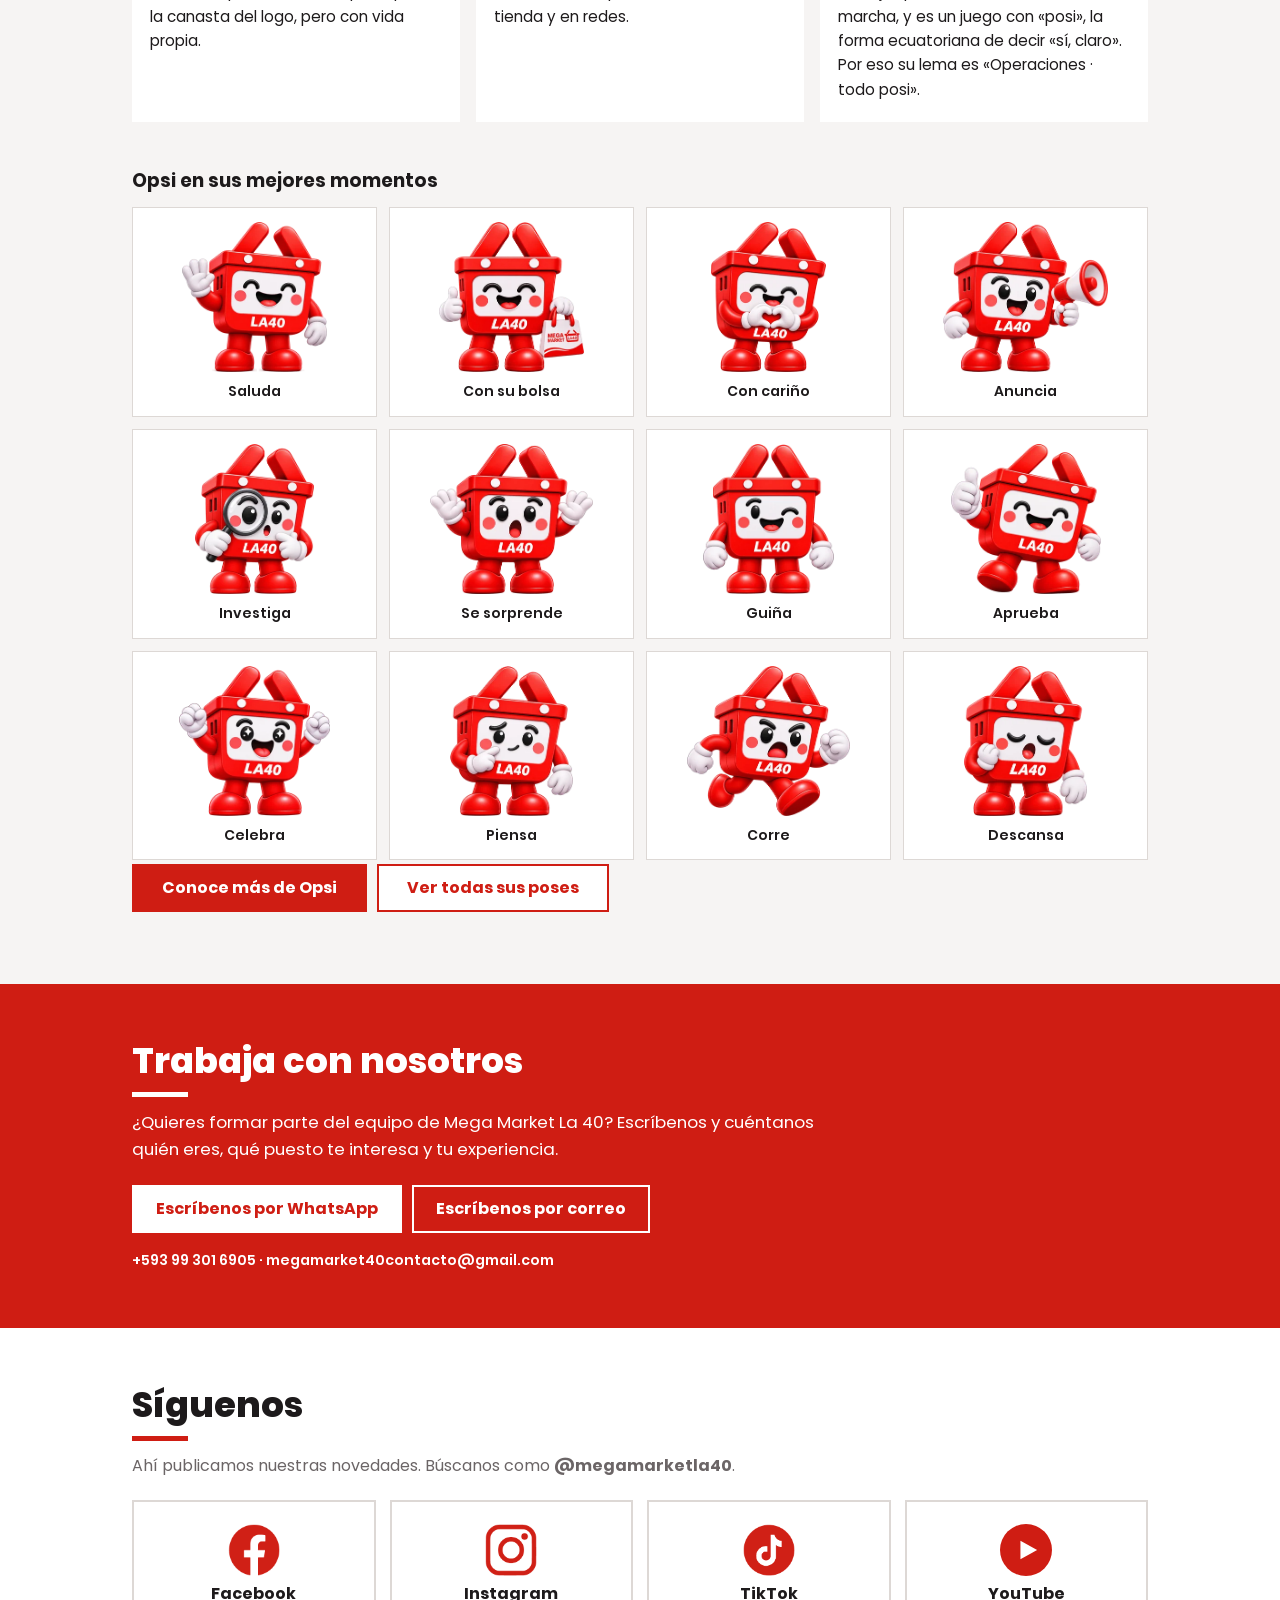
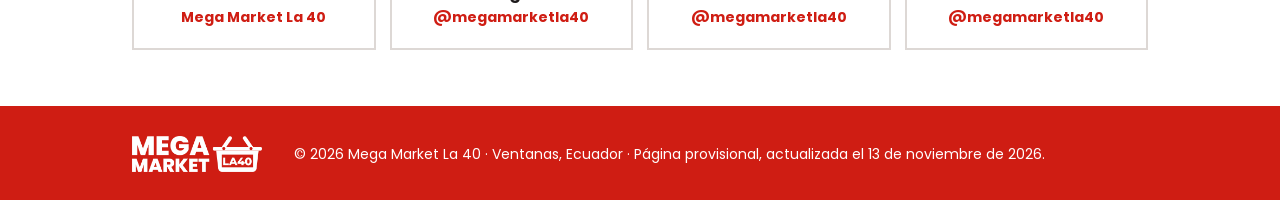
==== commit d01e1f03: "Actualiza la página provisional (2026-11-20)" ====
--- a/index.html
+++ b/index.html
@@ -1,10 +1,17 @@
 <!doctype html>
-<html lang="es"><head><meta charset="utf-8"><meta name="viewport" content="width=device-width,initial-scale=1">
+<html lang="es"><head>
+<script async src="https://www.googletagmanager.com/gtm.js?id=GTM-P8VH36SW"></script>
+<script>
+  window.dataLayer = window.dataLayer || [];
+  function gtag(){dataLayer.push(arguments);}
+  gtag('js', new Date());
+</script>
+<meta charset="utf-8"><meta name="viewport" content="width=device-width,initial-scale=1">
 <title>Mega Market La 40 · Supermercado en Ventanas</title><meta name="description" content="Mega Market La 40, supermercado de Ventanas, Los Ríos, Ecuador. Conoce quiénes somos, dónde estamos, nuestra identidad y a Opsi, nuestra mascota.">
 <meta name="theme-color" content="#CF1D13"><link rel="icon" href="favicon.ico"><link rel="apple-touch-icon" href="assets/icono-192.png">
 <meta property="og:type" content="website"><meta property="og:locale" content="es_EC"><meta property="og:site_name" content="Mega Market La 40"><meta property="og:title" content="Mega Market La 40 · Supermercado en Ventanas"><meta property="og:description" content="Mega Market La 40, supermercado de Ventanas, Los Ríos, Ecuador. Conoce quiénes somos, dónde estamos, nuestra identidad y a Opsi, nuestra mascota."><meta property="og:url" content="https://megamarketla40.github.io/"><meta property="og:image" content="https://megamarketla40.github.io/assets/og.jpg">
 <link rel="canonical" href="https://megamarketla40.github.io/"><script type="application/ld+json">{"@context": "https://schema.org", "@type": "GroceryStore", "name": "Mega Market La 40", "url": "https://megamarketla40.github.io/", "description": "Mega Market La 40, supermercado de Ventanas, Los Ríos, Ecuador. Conoce quiénes somos, dónde estamos, nuestra identidad y a Opsi, nuestra mascota.", "image": "https://megamarketla40.github.io/assets/og.jpg", "logo": "https://megamarketla40.github.io/assets/logos/logo-rojo.png", "telephone": "+593993016905", "email": "megamarket40contacto@gmail.com", "address": {"@type": "PostalAddress", "streetAddress": "Calle Héctor Cabrera, entre 28 de Mayo y Velasco Ibarra", "addressLocality": "Ventanas", "addressRegion": "Los Ríos", "addressCountry": "EC"}, "openingHoursSpecification": [{"@type": "OpeningHoursSpecification", "dayOfWeek": ["Monday", "Tuesday", "Wednesday", "Thursday", "Friday", "Saturday", "Sunday"], "opens": "07:00", "closes": "20:00"}], "hasMap": "https://share.google/Dca0jXQrYAvrvPJgM", "sameAs": ["https://www.facebook.com/megamarketla40", "https://www.instagram.com/megamarketla40/", "https://www.tiktok.com/@megamarketla40", "https://www.youtube.com/@megamarketla40"]}</script>
-<link rel="stylesheet" href="estilo.css?v=08989b76"></head><body class="con-barra">
+<link rel="stylesheet" href="estilo.css?v=ecc9204a"></head><body class="con-barra">
 <header class="top"><div class="dentro"><a class="logo" href="#top" aria-label="Mega Market La 40, inicio"><img src="assets/logos/logo-blanco.png" alt="Mega Market La 40"></a><nav class="menu" aria-label="Secciones"><a href="#quienes-somos">Quiénes somos</a><a href="#donde-estamos">Dónde estamos</a><a href="#identidad">Identidad</a><a href="#mascota">Opsi</a><a href="#trabaja-con-nosotros">Trabaja con nosotros</a><a href="#redes">Redes</a></nav></div></header>
 <main id="top"><section class="portada" aria-labelledby="t-portada"><div class="dentro">
   <div class="texto"><p class="sello">Sitio provisional</p>
@@ -41,7 +48,7 @@
   <div class="carrusel significados"><article class="significado"><h3>La canasta</h3><p>Es el símbolo de la tienda, el lugar donde empieza cada compra. Opsi es la canasta del logo, pero con vida propia.</p></article><article class="significado"><h3>El rojo</h3><p>Es el rojo oficial de Mega Market La&nbsp;40, el color con el que nos reconoces en la tienda y en redes.</p></article><article class="significado"><h3>El nombre</h3><p>Sale de OPeraciones + SIstema, el trabajo que mantiene la tienda en marcha, y es un juego con «posi», la forma ecuatoriana de decir «sí, claro». Por eso su lema es «Operaciones · todo posi».</p></article></div>
   <div class="galeria-cabecera"><h3 class="galeria-titulo">Opsi en sus mejores momentos</h3><span class="desliza" aria-hidden="true">Desliza →</span></div>
   <ul class="carrusel galeria"><li><img src="assets/opsi/opsi-mascota-mega-market-la-40-saludando.webp" alt="Opsi, la mascota de Mega Market La&nbsp;40: saluda" loading="lazy"><span>Saluda</span></li><li><img src="assets/opsi/opsi-mascota-mega-market-la-40-con-bolsa.webp" alt="Opsi, la mascota de Mega Market La&nbsp;40: con su bolsa" loading="lazy"><span>Con su bolsa</span></li><li><img src="assets/opsi/opsi-mascota-mega-market-la-40-corazon.webp" alt="Opsi, la mascota de Mega Market La&nbsp;40: con cariño" loading="lazy"><span>Con cariño</span></li><li><img src="assets/opsi/opsi-mascota-mega-market-la-40-megafono.webp" alt="Opsi, la mascota de Mega Market La&nbsp;40: anuncia" loading="lazy"><span>Anuncia</span></li><li><img src="assets/opsi/opsi-mascota-mega-market-la-40-detective.webp" alt="Opsi, la mascota de Mega Market La&nbsp;40: investiga" loading="lazy"><span>Investiga</span></li><li><img src="assets/opsi/opsi-mascota-mega-market-la-40-sorprendida.webp" alt="Opsi, la mascota de Mega Market La&nbsp;40: se sorprende" loading="lazy"><span>Se sorprende</span></li><li><img src="assets/opsi/opsi-mascota-mega-market-la-40-guino.webp" alt="Opsi, la mascota de Mega Market La&nbsp;40: guiña" loading="lazy"><span>Guiña</span></li><li><img src="assets/opsi/opsi-mascota-mega-market-la-40-pulgar-arriba.webp" alt="Opsi, la mascota de Mega Market La&nbsp;40: aprueba" loading="lazy"><span>Aprueba</span></li><li><img src="assets/opsi/opsi-mascota-mega-market-la-40-sonriente.webp" alt="Opsi, la mascota de Mega Market La&nbsp;40: celebra" loading="lazy"><span>Celebra</span></li><li><img src="assets/opsi/opsi-mascota-mega-market-la-40-pensativa.webp" alt="Opsi, la mascota de Mega Market La&nbsp;40: piensa" loading="lazy"><span>Piensa</span></li><li><img src="assets/opsi/opsi-mascota-mega-market-la-40-corriendo.webp" alt="Opsi, la mascota de Mega Market La&nbsp;40: corre" loading="lazy"><span>Corre</span></li><li><img src="assets/opsi/opsi-mascota-mega-market-la-40-dormida.webp" alt="Opsi, la mascota de Mega Market La&nbsp;40: descansa" loading="lazy"><span>Descansa</span></li></ul>
-  <div class="acciones"><a class="boton corto" href="opsi/">Conoce más de Opsi</a></div>
+  <div class="acciones"><a class="boton corto" href="opsi/">Conoce más de Opsi</a><a class="boton corto contorno-rojo" href="opsi/poses/">Ver todas sus poses</a></div>
 </div></section><section class="bloque rojo" id="trabaja-con-nosotros" aria-labelledby="t-empleo"><div class="dentro">
   <h2 class="titulo" id="t-empleo">Trabaja con nosotros</h2>
   <p class="bajada">¿Quieres formar parte del equipo de Mega Market La&nbsp;40? Escríbenos y cuéntanos quién eres, qué puesto te interesa y tu experiencia.</p>
--- a/estilo.css
+++ b/estilo.css
@@ -240,3 +240,33 @@
 @media (min-width: 860px) {
   .poses, .descargas { grid-template-columns: repeat(4, 1fr); }
 }
+
+/* ---- Poses por categoría (/opsi/poses/) ---- */
+.cats { display: grid; grid-template-columns: repeat(2, 1fr); gap: 12px; margin: 0 0 22px; padding: 0; list-style: none; }
+.cat { display: flex; flex-direction: column; align-items: center; gap: 4px; height: 100%; padding: 14px 10px 16px; background: var(--blanco); border: 1px solid var(--linea); color: var(--texto); text-decoration: none; text-align: center; }
+.cat:hover, .cat:focus-visible { border-color: var(--rojo); outline: none; }
+.cat img { height: 120px; width: auto; max-width: 100%; object-fit: contain; }
+.cat b { font-size: 1rem; }
+.cat span { color: var(--rojo); font-weight: 700; font-size: .9rem; }
+.cat small { color: var(--texto-2); font-size: .82rem; line-height: 1.35; }
+.cats.compacto .cat.chico { min-height: 64px; justify-content: center; padding: 10px; }
+.chips, .paginas { display: flex; gap: 8px; overflow-x: auto; margin: 0 -20px 18px; padding: 2px 20px 6px; scrollbar-width: none; }
+.chips::-webkit-scrollbar, .paginas::-webkit-scrollbar { display: none; }
+.chips a, .paginas a { flex: none; display: inline-flex; align-items: center; justify-content: center; min-height: 44px; min-width: 44px; padding: 0 16px; background: var(--blanco); border: 2px solid var(--linea); color: var(--texto); font-weight: 600; text-decoration: none; }
+.chips a[aria-current], .paginas a[aria-current] { background: var(--rojo); border-color: var(--rojo); color: var(--blanco); }
+.chips a:hover, .paginas a:hover, .chips a:focus-visible, .paginas a:focus-visible { border-color: var(--rojo); outline: none; }
+.paginas { justify-content: center; margin: 22px 0 0; }
+.boton.contorno-rojo { background: var(--blanco); color: var(--rojo); }
+.boton.contorno-rojo:hover, .boton.contorno-rojo:focus-visible { background: var(--rojo); color: var(--blanco); }
+.acciones { display: grid; gap: 10px; }
+@media (min-width: 640px) { .cats { grid-template-columns: repeat(3, 1fr); } .cats.compacto { grid-template-columns: repeat(3, 1fr); } .chips, .paginas { margin-left: 0; margin-right: 0; padding-left: 0; padding-right: 0; flex-wrap: wrap; overflow: visible; } }
+@media (min-width: 860px) { .cats { grid-template-columns: repeat(3, 1fr); } }
+
+/* Filtro de poses (páginas /opsi/poses/): mismo estilo que los chips y botones de la web (bordes rectos, rojo oficial) */
+.buscador { margin: 0 0 18px; display: grid; gap: 6px; }
+.buscador label { font-weight: 600; font-size: 14px; }
+.buscador .fila { display: flex; gap: 8px; }
+.buscador input { flex: 1 1 auto; min-width: 0; min-height: 48px; padding: 0 14px; background: var(--blanco); border: 2px solid var(--linea); border-radius: 0; color: var(--texto); font: inherit; font-size: 16px; }
+.buscador input:focus { border-color: var(--rojo); outline: none; }
+.buscador .boton { flex: none; min-height: 48px; padding: 0 18px; }
+.resultados[hidden], .buscador[hidden], [data-filtrable][hidden] { display: none; }
